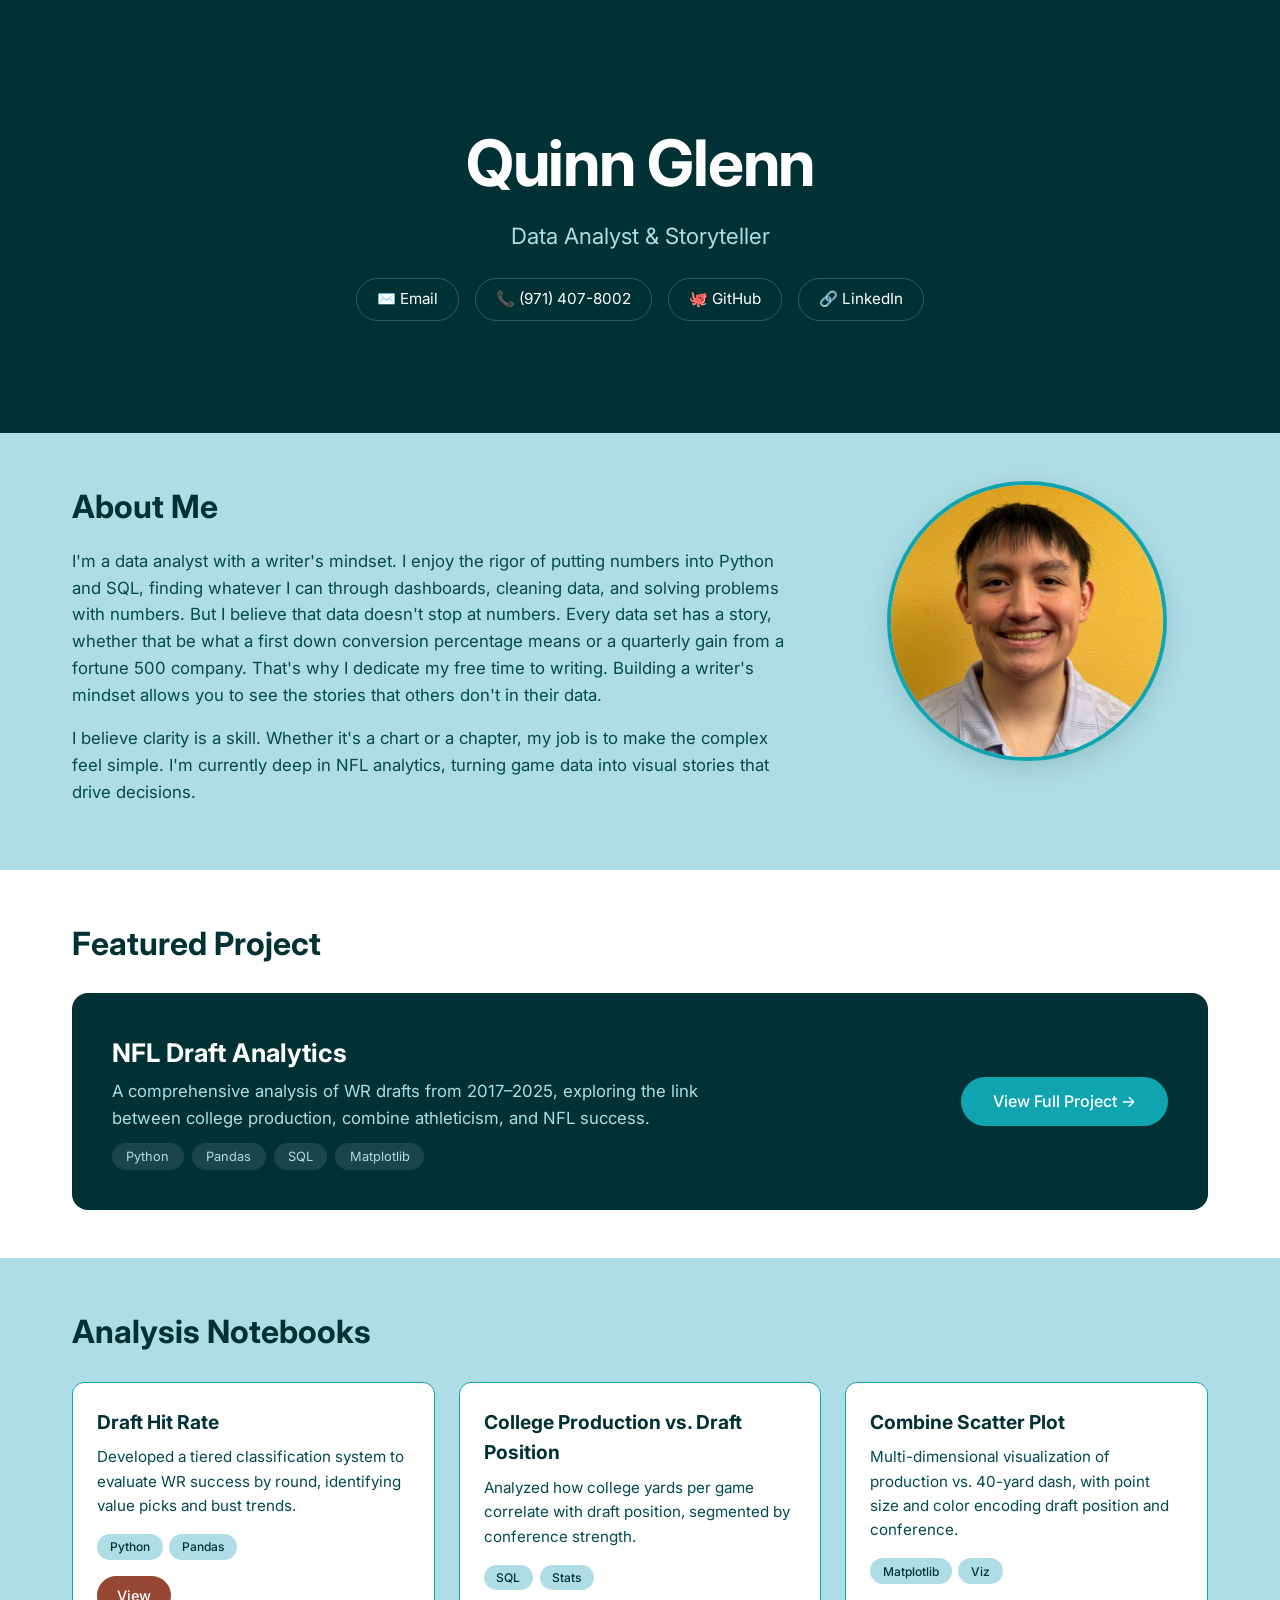
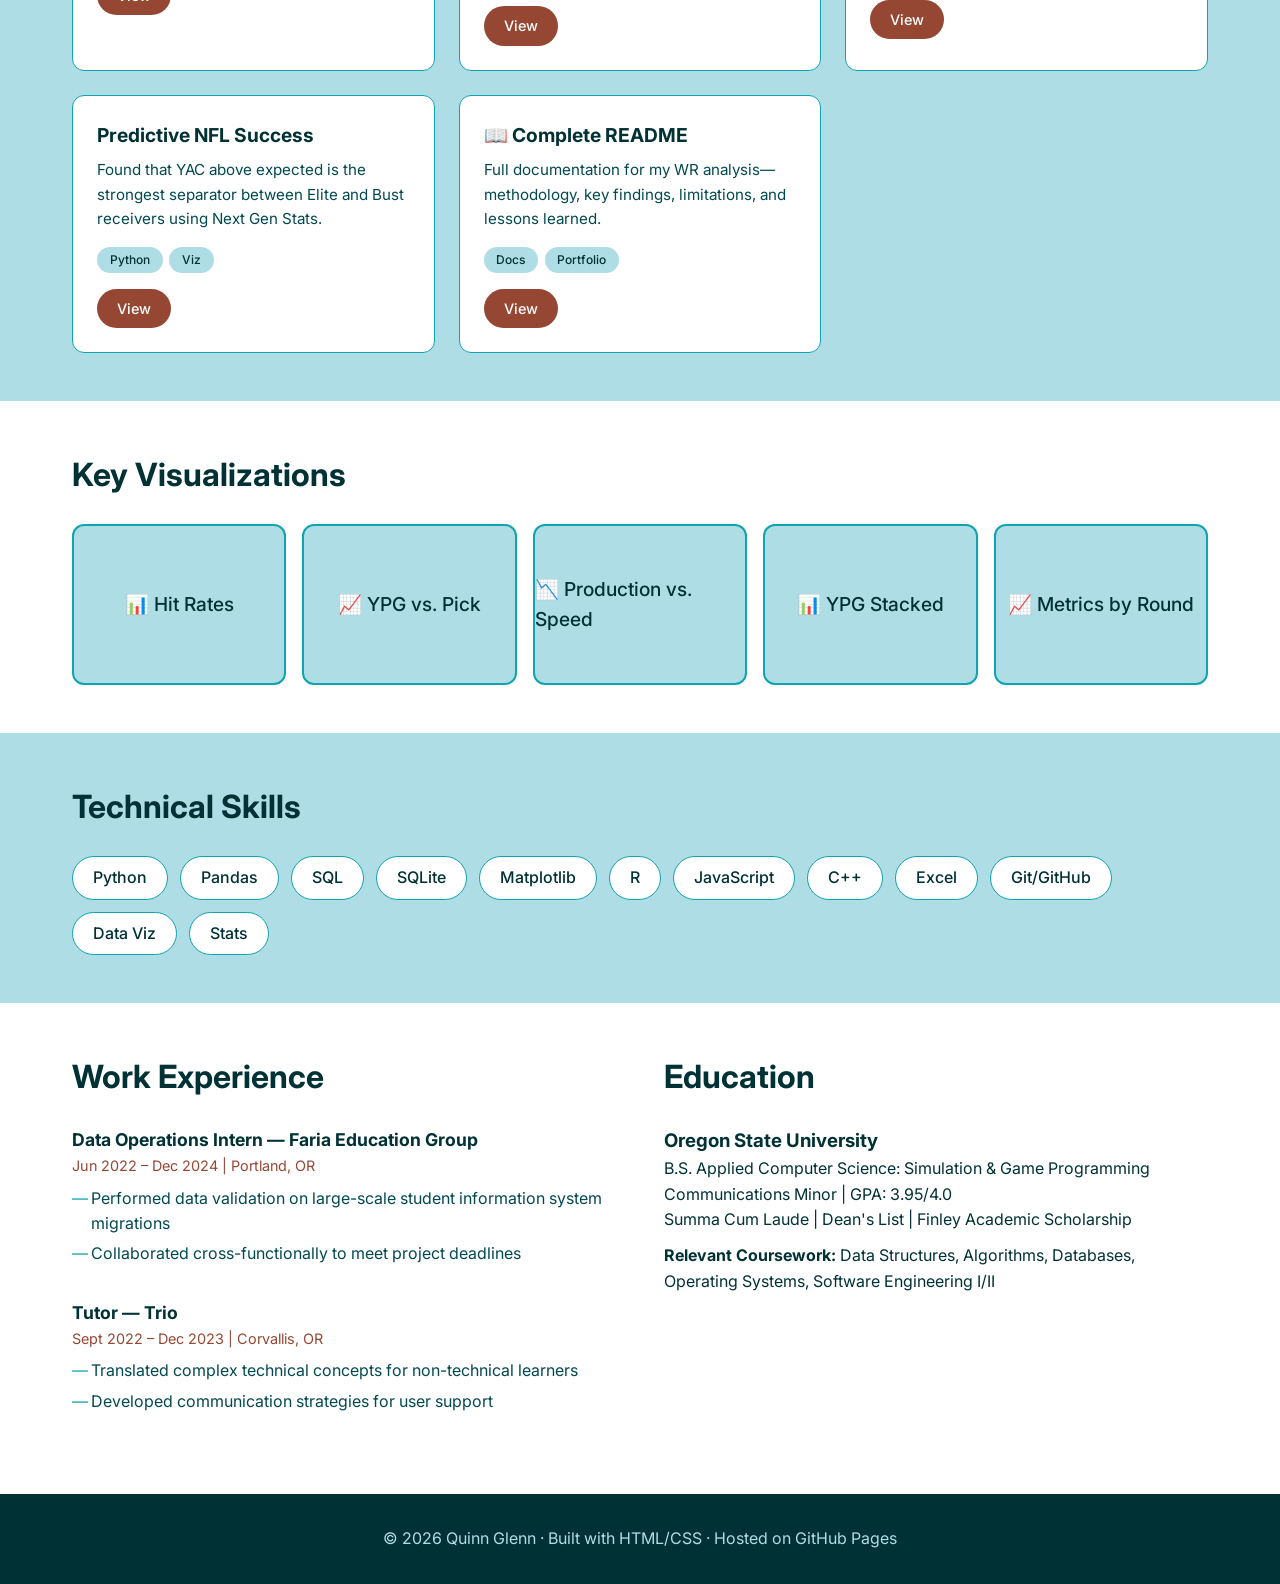
==== docs/index.html @ 492d7b52 "Changed portfolio design" ====
<!DOCTYPE html>
<html lang="en">
<head>
    <meta charset="UTF-8" />
    <meta name="viewport" content="width=device-width, initial-scale=1.0" />
    <title>Quinn Glenn | Data Analyst & Storyteller</title>
    <link rel="stylesheet" href="style.css" />
    <link rel="preconnect" href="https://fonts.googleapis.com" />
    <link rel="preconnect" href="https://fonts.gstatic.com" crossorigin />
    <link href="https://fonts.googleapis.com/css2?family=Inter:opsz,wght@14..32,400;14..32,500;14..32,600;14..32,700&display=swap" rel="stylesheet" />
</head>
<body>

    <!-- ===== HERO ===== -->
    <header class="hero">
        <div class="content">
            <h1>Quinn Glenn</h1>
            <p class="subtitle">Data Analyst &amp; Storyteller</p>
            <div class="contact">
                <a href="mailto:quinngglenn@gmail.com">✉️ Email</a>
                <a href="tel:9714078002">📞 (971) 407-8002</a>
                <a href="https://github.com/QuinnG8" target="_blank">🐙 GitHub</a>
                <a href="https://www.linkedin.com/in/quinn-glenn-a10a11228/" target="_blank">🔗 LinkedIn</a>
            </div>
        </div>
    </header>

    <!-- ===== ABOUT + SCORECARD ===== -->
    <section class="about">
        <div class="content two-col">
            <div>
                <h2>About Me</h2>
                <p>I'm a data analyst with a writer's mindset. I enjoy the rigor of putting numbers into Python and SQL, finding whatever I can through dashboards, cleaning data, and solving problems with numbers. But I believe that data doesn't stop at numbers. Every data set has a story, whether that be what a first down conversion percentage means or a quarterly gain from a fortune 500 company. That's why I dedicate my free time to writing. Building a writer's mindset allows you to see the stories that others don't in their data.</p>
                <p>I believe clarity is a skill. Whether it's a chart or a chapter, my job is to make the complex feel simple. I'm currently deep in NFL analytics, turning game data into visual stories that drive decisions.</p>
            </div>
            <div class="photo">
            <img src="qGlenn.jpeg" alt="Quinn Glenn" />
        </div>
        </div>
    </section>

    <!-- ===== FEATURED PROJECT ===== -->
    <section class="featured">
        <div class="content">
            <h2>Featured Project</h2>
            <div class="featured-card">
                <div>
                    <h3>NFL Draft Analytics</h3>
                    <p>A comprehensive analysis of WR drafts from 2017–2025, exploring the link between college production, combine athleticism, and NFL success.</p>
                    <div class="tech">
                        <span>Python</span>
                        <span>Pandas</span>
                        <span>SQL</span>
                        <span>Matplotlib</span>
                    </div>
                </div>
                <a href="nfl-draft-analytics/index.html" class="btn featured-btn">View Full Project →</a>
            </div>
        </div>
    </section>

    <!-- ===== PROJECT GRID ===== -->
    <section class="projects">
        <div class="content">
            <h2>Analysis Notebooks</h2>
            <div class="grid">
                <div class="card">
                    <h3>Draft Hit Rate</h3>
                    <p>Developed a tiered classification system to evaluate WR success by round, identifying value picks and bust trends.</p>
                    <div class="tech">
                        <span>Python</span>
                        <span>Pandas</span>
                    </div>
                    <a href="nfl-draft-analytics/notebooks/01_draft_hit_rate.html" class="btn">View</a>
                </div>
                <div class="card">
                    <h3>College Production vs. Draft Position</h3>
                    <p>Analyzed how college yards per game correlate with draft position, segmented by conference strength.</p>
                    <div class="tech">
                        <span>SQL</span>
                        <span>Stats</span>
                    </div>
                    <a href="nfl-draft-analytics/notebooks/02_college_ypg_analysis.html" class="btn">View</a>
                </div>
                <div class="card">
                    <h3>Combine Scatter Plot</h3>
                    <p>Multi-dimensional visualization of production vs. 40-yard dash, with point size and color encoding draft position and conference.</p>
                    <div class="tech">
                        <span>Matplotlib</span>
                        <span>Viz</span>
                    </div>
                    <a href="nfl-draft-analytics/notebooks/03_combine_scatter.html" class="btn">View</a>
                </div>
                <div class="card">
                    <h3>Predictive NFL Success</h3>
                    <p>Found that YAC above expected is the strongest separator between Elite and Bust receivers using Next Gen Stats.</p>
                    <div class="tech">
                        <span>Python</span>
                        <span>Viz</span>
                    </div>
                    <a href="nfl-draft-analytics/notebooks/04_predictive_NFL_success.html" class="btn">View</a>
                </div>
                <div class="card">
                    <h3>📖 Complete README</h3>
                    <p>Full documentation for my WR analysis—methodology, key findings, limitations, and lessons learned.</p>
                    <div class="tech">
                        <span>Docs</span>
                        <span>Portfolio</span>
                    </div>
                    <a href="https://github.com/QuinnG8/nfl-draft-analytics/blob/main/wide_receivers/README.md" class="btn" target="_blank">View</a>
                </div>
            </div>
        </div>
    </section>

    <!-- ===== VISUALIZATIONS ===== -->
    <section class="visuals">
        <div class="content">
            <h2>Key Visualizations</h2>
            <div class="visual-grid">
                <div class="visual-item">📊 Hit Rates</div>
                <div class="visual-item">📈 YPG vs. Pick</div>
                <div class="visual-item">📉 Production vs. Speed</div>
                <div class="visual-item">📊 YPG Stacked</div>
                <div class="visual-item">📈 Metrics by Round</div>
            </div>
        </div>
    </section>

    <!-- ===== SKILLS ===== -->
    <section class="skills-section">
        <div class="content">
            <h2>Technical Skills</h2>
            <div class="skills">
                <span class="skill">Python</span>
                <span class="skill">Pandas</span>
                <span class="skill">SQL</span>
                <span class="skill">SQLite</span>
                <span class="skill">Matplotlib</span>
                <span class="skill">R</span>
                <span class="skill">JavaScript</span>
                <span class="skill">C++</span>
                <span class="skill">Excel</span>
                <span class="skill">Git/GitHub</span>
                <span class="skill">Data Viz</span>
                <span class="skill">Stats</span>
            </div>
        </div>
    </section>

    <!-- ===== EXPERIENCE ===== -->
    <section class="experience">
        <div class="content two-col">
            <div>
                <h2>Work Experience</h2>
                <div class="exp-item">
                    <h3>Data Operations Intern — Faria Education Group</h3>
                    <p class="meta">Jun 2022 – Dec 2024 | Portland, OR</p>
                    <ul>
                        <li>Performed data validation on large-scale student information system migrations</li>
                        <li>Collaborated cross-functionally to meet project deadlines</li>
                    </ul>
                </div>
                <div class="exp-item">
                    <h3>Tutor — Trio</h3>
                    <p class="meta">Sept 2022 – Dec 2023 | Corvallis, OR</p>
                    <ul>
                        <li>Translated complex technical concepts for non-technical learners</li>
                        <li>Developed communication strategies for user support</li>
                    </ul>
                </div>
            </div>
            <div>
                <h2>Education</h2>
                <h3>Oregon State University</h3>
                <p>B.S. Applied Computer Science: Simulation &amp; Game Programming</p>
                <p>Communications Minor | GPA: 3.95/4.0</p>
                <p class="meta">Summa Cum Laude | Dean's List | Finley Academic Scholarship</p>
                <p style="margin-top: 10px;"><strong>Relevant Coursework:</strong> Data Structures, Algorithms, Databases, Operating Systems, Software Engineering I/II</p>
            </div>
        </div>
    </section>

    <!-- ===== FOOTER ===== -->
    <footer>
        <div class="content">
            <p>© 2026 Quinn Glenn · Built with HTML/CSS · Hosted on GitHub Pages</p>
        </div>
    </footer>

</body>
</html>
---- docs/style.css ----
/* ===== RESET & BASE ===== */
* {
    margin: 0;
    padding: 0;
    box-sizing: border-box;
}

body {
    font-family: 'Inter', -apple-system, BlinkMacSystemFont, sans-serif;
    line-height: 1.6;
    color: #003135;
    background: #AFDDE5;
}

/* ===== CONTENT WRAPPER ===== */
.content {
    max-width: 1200px;
    margin: 0 auto;
    padding: 3rem 2rem;
}

/* ===== HERO ===== */
.hero {
    background: #003135;
    color: white;
    padding: 4rem 2rem;
    text-align: center;
}

.hero h1 {
    font-size: 4rem;
    font-weight: 700;
    letter-spacing: -0.02em;
    margin-bottom: 0.25rem;
}

.hero .subtitle {
    font-size: 1.4rem;
    color: #AFDDE5;
    margin-bottom: 1.5rem;
}

.hero .contact {
    display: flex;
    justify-content: center;
    flex-wrap: wrap;
    gap: 1rem;
}

.hero .contact a {
    color: white;
    text-decoration: none;
    padding: 0.5rem 1.25rem;
    border: 1px solid rgba(255,255,255,0.2);
    border-radius: 30px;
    transition: all 0.3s;
    font-size: 0.95rem;
}

.hero .contact a:hover {
    background: #0FA4AF;
    border-color: #0FA4AF;
    transform: translateY(-2px);
}

/* ===== ABOUT ===== */
.about {
    background: #AFDDE5;
}

.about .two-col {
    display: grid;
    grid-template-columns: 2fr 1fr;
    gap: 3rem;
    align-items: start;
}

.about h2 {
    color: #003135;
    font-size: 2rem;
    margin-bottom: 1rem;
}

.about p {
    color: #024950;
    font-size: 1.05rem;
    margin-bottom: 1rem;
}

/* ===== PHOTO ===== */
.photo {
    display: flex;
    align-items: center;
    justify-content: center;
}

.photo img {
    width: 100%;
    max-width: 280px;
    aspect-ratio: 1/1;
    object-fit: cover;
    border-radius: 50%;
    border: 4px solid #0FA4AF;
    box-shadow: 0 8px 24px rgba(0,49,53,0.15);
    transition: all 0.3s;
}

.photo img:hover {
    transform: scale(1.02);
    border-color: #964734;
    box-shadow: 0 8px 32px rgba(150,71,52,0.2);
}


.scorecard {
    background: white;
    padding: 2rem;
    border-radius: 16px;
    text-align: center;
    box-shadow: 0 4px 16px rgba(0,49,53,0.08);
    border: 2px solid #0FA4AF;
}

.scorecard .label {
    font-size: 0.8rem;
    text-transform: uppercase;
    letter-spacing: 0.05em;
    color: #964734;
    font-weight: 600;
}

.scorecard .number {
    display: block;
    font-size: 3.5rem;
    font-weight: 700;
    color: #003135;
    line-height: 1.1;
}

.scorecard .desc {
    font-weight: 500;
    color: #024950;
}

.scorecard .motto {
    margin-top: 1rem;
    font-size: 0.9rem;
    color: #024950;
}

.scorecard .motto strong {
    color: #964734;
}

/* ===== FEATURED ===== */
.featured {
    background: white;
}

.featured h2 {
    color: #003135;
    font-size: 2rem;
    margin-bottom: 1.5rem;
}

.featured-card {
    background: #003135;
    color: white;
    padding: 2.5rem;
    border-radius: 16px;
    display: flex;
    flex-wrap: wrap;
    justify-content: space-between;
    align-items: center;
    gap: 2rem;
}

.featured-card h3 {
    font-size: 1.6rem;
    margin-bottom: 0.25rem;
}

.featured-card p {
    color: #AFDDE5;
    max-width: 600px;
    font-size: 1.05rem;
}

.featured-card .tech {
    display: flex;
    flex-wrap: wrap;
    gap: 0.5rem;
    margin-top: 0.75rem;
}

.featured-card .tech span {
    background: rgba(255,255,255,0.1);
    padding: 0.2rem 0.9rem;
    border-radius: 20px;
    font-size: 0.8rem;
    color: #AFDDE5;
}

/* ===== PROJECTS ===== */
.projects {
    background: #AFDDE5;
}

.projects h2 {
    color: #003135;
    font-size: 2rem;
    margin-bottom: 1.5rem;
}

.grid {
    display: grid;
    grid-template-columns: repeat(auto-fill, minmax(280px, 1fr));
    gap: 1.5rem;
}

.card {
    background: white;
    padding: 1.5rem;
    border-radius: 12px;
    border: 1px solid #0FA4AF;
    transition: all 0.3s;
}

.card:hover {
    transform: translateY(-6px);
    box-shadow: 0 8px 24px rgba(0,49,53,0.1);
    border-color: #964734;
}

.card h3 {
    color: #003135;
    font-size: 1.2rem;
    margin-bottom: 0.5rem;
}

.card p {
    color: #024950;
    font-size: 0.95rem;
    margin-bottom: 1rem;
}

.card .tech {
    display: flex;
    flex-wrap: wrap;
    gap: 0.4rem;
    margin-bottom: 1rem;
}

.card .tech span {
    background: #AFDDE5;
    padding: 0.2rem 0.8rem;
    border-radius: 20px;
    font-size: 0.75rem;
    color: #003135;
    font-weight: 500;
}

/* ===== BUTTONS ===== */
.btn {
    display: inline-block;
    background: #964734;
    color: white;
    padding: 0.5rem 1.25rem;
    border-radius: 30px;
    text-decoration: none;
    font-weight: 500;
    font-size: 0.9rem;
    transition: all 0.3s;
    border: none;
}

.btn:hover {
    background: #0FA4AF;
    transform: translateY(-2px);
    box-shadow: 0 4px 12px rgba(15,164,175,0.3);
}

.featured-card .btn {
    background: #0FA4AF;
    font-size: 1rem;
    padding: 0.75rem 2rem;
}

.featured-card .btn:hover {
    background: #AFDDE5;
    color: #003135;
}

/* ===== VISUALS ===== */
.visuals {
    background: white;
}

.visuals h2 {
    color: #003135;
    font-size: 2rem;
    margin-bottom: 1.5rem;
}

.visual-grid {
    display: grid;
    grid-template-columns: repeat(auto-fill, minmax(180px, 1fr));
    gap: 1rem;
}

.visual-item {
    background: #AFDDE5;
    aspect-ratio: 4/3;
    border-radius: 12px;
    display: flex;
    align-items: center;
    justify-content: center;
    font-size: 1.2rem;
    color: #003135;
    font-weight: 500;
    border: 2px solid #0FA4AF;
    transition: all 0.3s;
}

.visual-item:hover {
    transform: scale(1.03);
    border-color: #964734;
    background: #0FA4AF;
    color: white;
}

/* ===== SKILLS ===== */
.skills-section {
    background: #AFDDE5;
}

.skills-section h2 {
    color: #003135;
    font-size: 2rem;
    margin-bottom: 1.5rem;
}

.skills {
    display: flex;
    flex-wrap: wrap;
    gap: 0.75rem;
}

.skill {
    background: white;
    padding: 0.5rem 1.25rem;
    border-radius: 30px;
    font-weight: 500;
    color: #003135;
    border: 1px solid #0FA4AF;
    transition: all 0.3s;
}

.skill:hover {
    background: #003135;
    color: white;
    border-color: #003135;
    transform: translateY(-2px);
}

/* ===== EXPERIENCE ===== */
.experience {
    background: white;
}

.experience .two-col {
    display: grid;
    grid-template-columns: 1fr 1fr;
    gap: 3rem;
    align-items: start;
}

.experience h2 {
    color: #003135;
    font-size: 2rem;
    margin-bottom: 1.5rem;
}

.exp-item {
    margin-bottom: 2rem;
}

.exp-item h3 {
    color: #003135;
    font-size: 1.1rem;
}

.exp-item .meta {
    color: #964734;
    font-size: 0.9rem;
    margin-bottom: 0.5rem;
}

.exp-item ul {
    list-style: none;
    padding-left: 0;
}

.exp-item ul li {
    padding-left: 1.2rem;
    position: relative;
    margin-bottom: 0.3rem;
    color: #024950;
}

.exp-item ul li::before {
    content: "—";
    color: #0FA4AF;
    position: absolute;
    left: 0;
}

/* ===== FOOTER ===== */
footer {
    background: #003135;
    color: #AFDDE5;
    text-align: center;
    padding: 2rem;
}

footer .content {
    padding: 0;
}

/* ===== RESPONSIVE ===== */
@media (max-width: 768px) {
    .hero h1 {
        font-size: 2.8rem;
    }

    .about .two-col,
    .experience .two-col {
        grid-template-columns: 1fr;
        gap: 2rem;
    }

    .featured-card {
        flex-direction: column;
        align-items: flex-start;
    }

    .hero .contact {
        flex-direction: column;
        align-items: center;
    }

    .hero .contact a {
        width: 100%;
        text-align: center;
    }
}
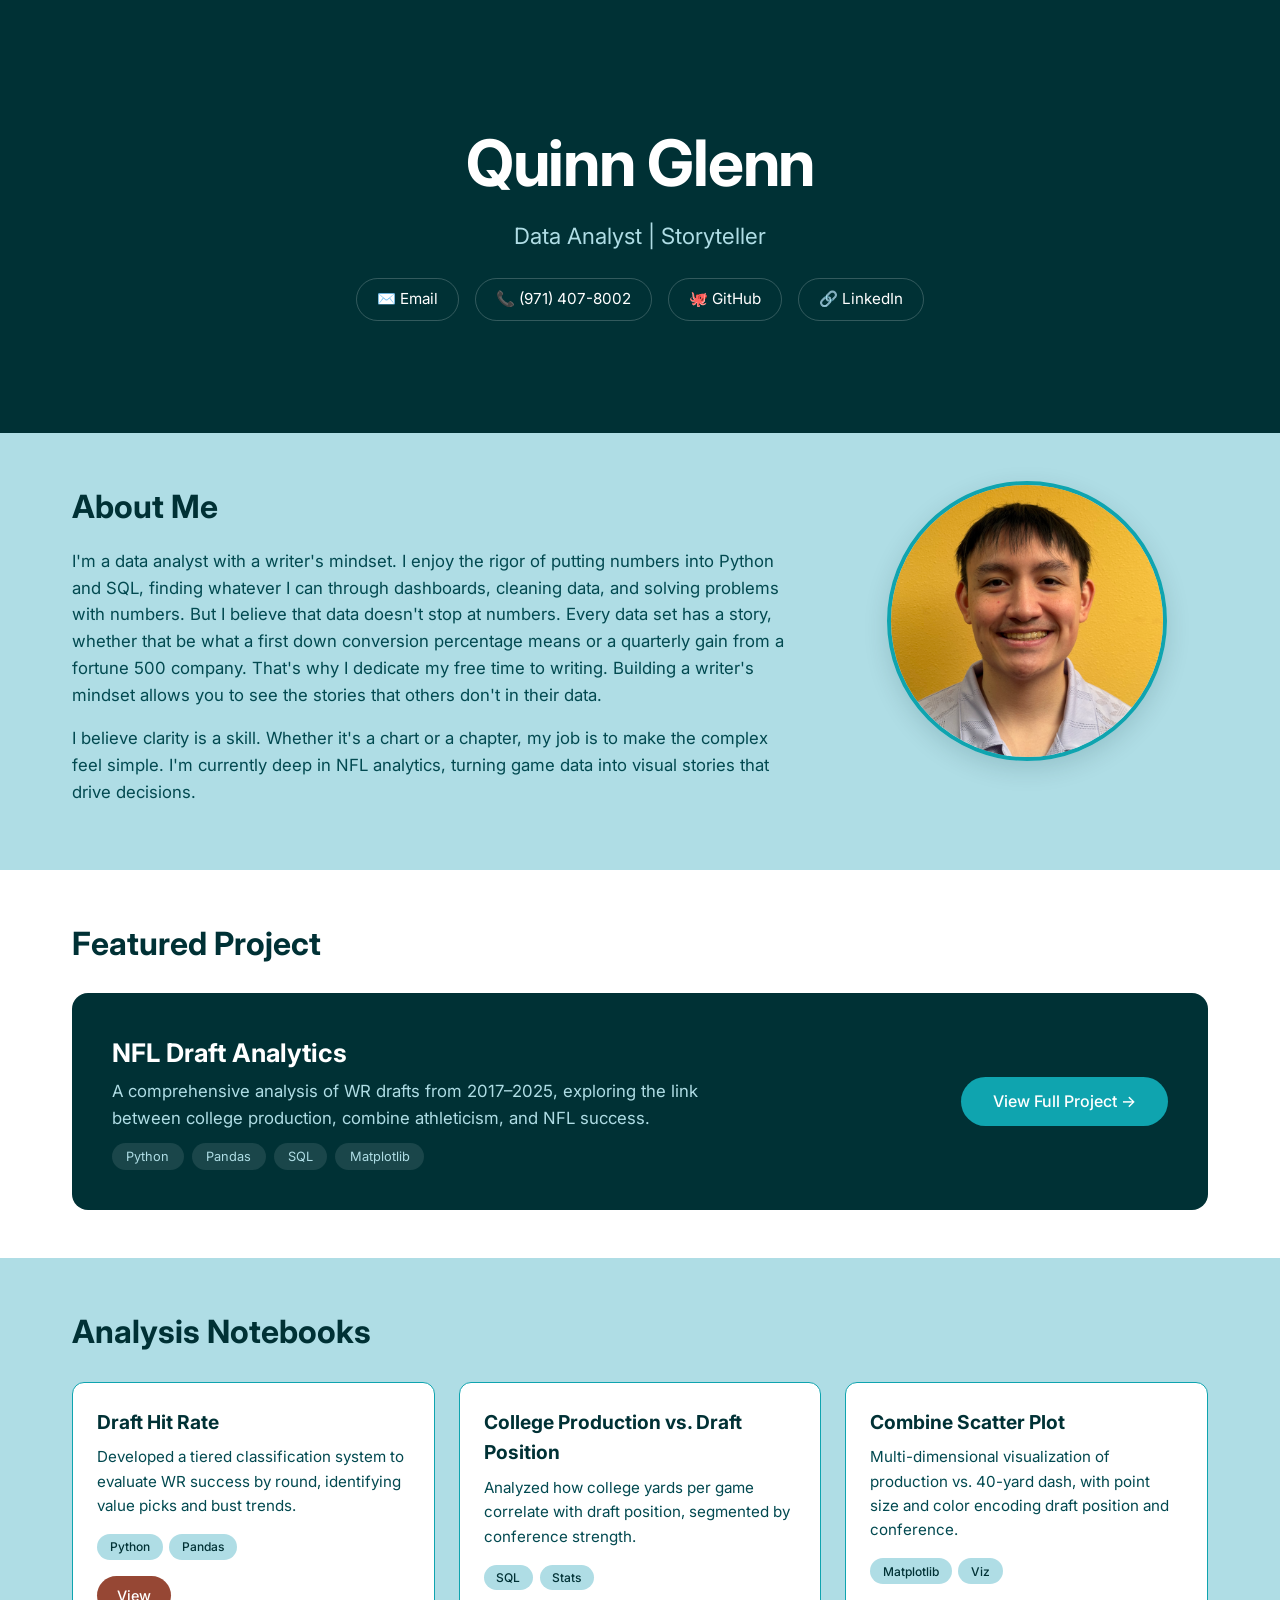
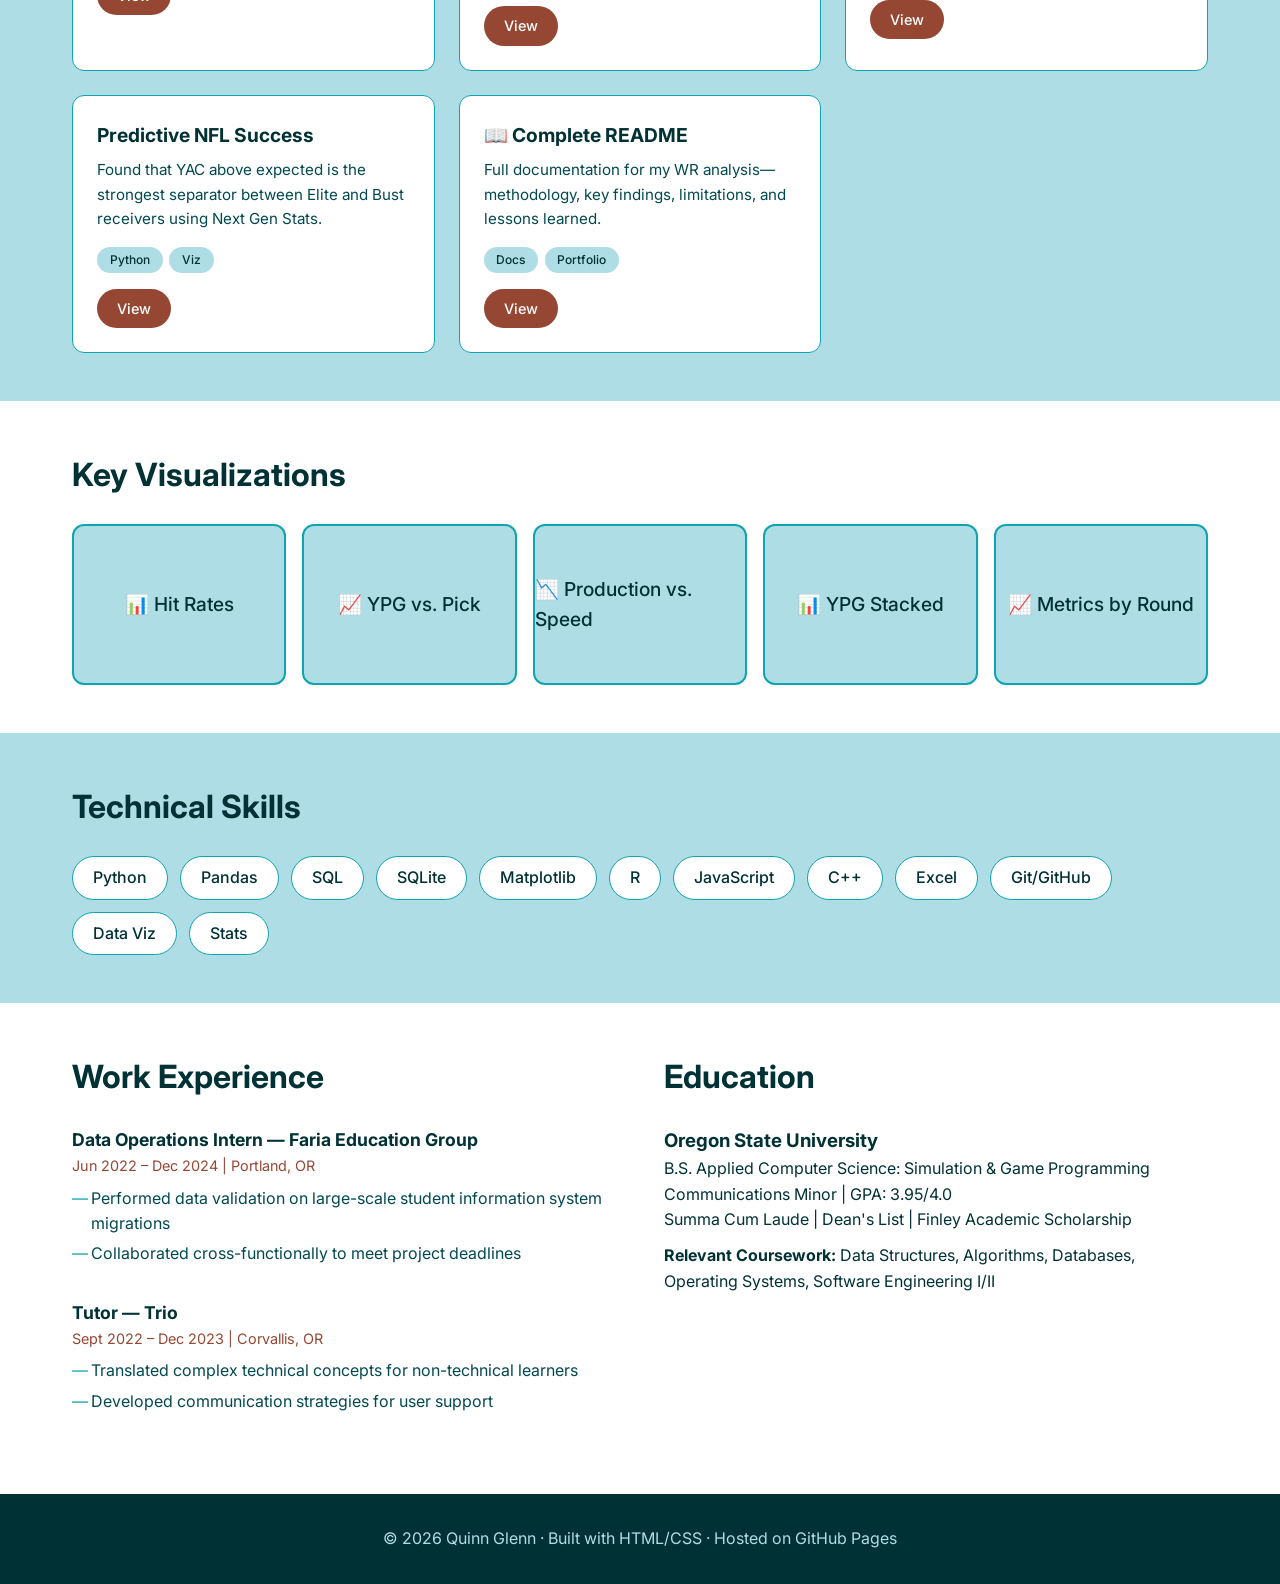
==== commit 71d20684: "minor grammatical change" ====
--- a/docs/index.html
+++ b/docs/index.html
@@ -3,7 +3,7 @@
 <head>
     <meta charset="UTF-8" />
     <meta name="viewport" content="width=device-width, initial-scale=1.0" />
-    <title>Quinn Glenn | Data Analyst & Storyteller</title>
+    <title>Quinn Glenn | Data Analyst | Storyteller</title>
     <link rel="stylesheet" href="style.css" />
     <link rel="preconnect" href="https://fonts.googleapis.com" />
     <link rel="preconnect" href="https://fonts.gstatic.com" crossorigin />
@@ -15,7 +15,7 @@
     <header class="hero">
         <div class="content">
             <h1>Quinn Glenn</h1>
-            <p class="subtitle">Data Analyst &amp; Storyteller</p>
+            <p class="subtitle">Data Analyst | Storyteller</p>
             <div class="contact">
                 <a href="mailto:quinngglenn@gmail.com">✉️ Email</a>
                 <a href="tel:9714078002">📞 (971) 407-8002</a>
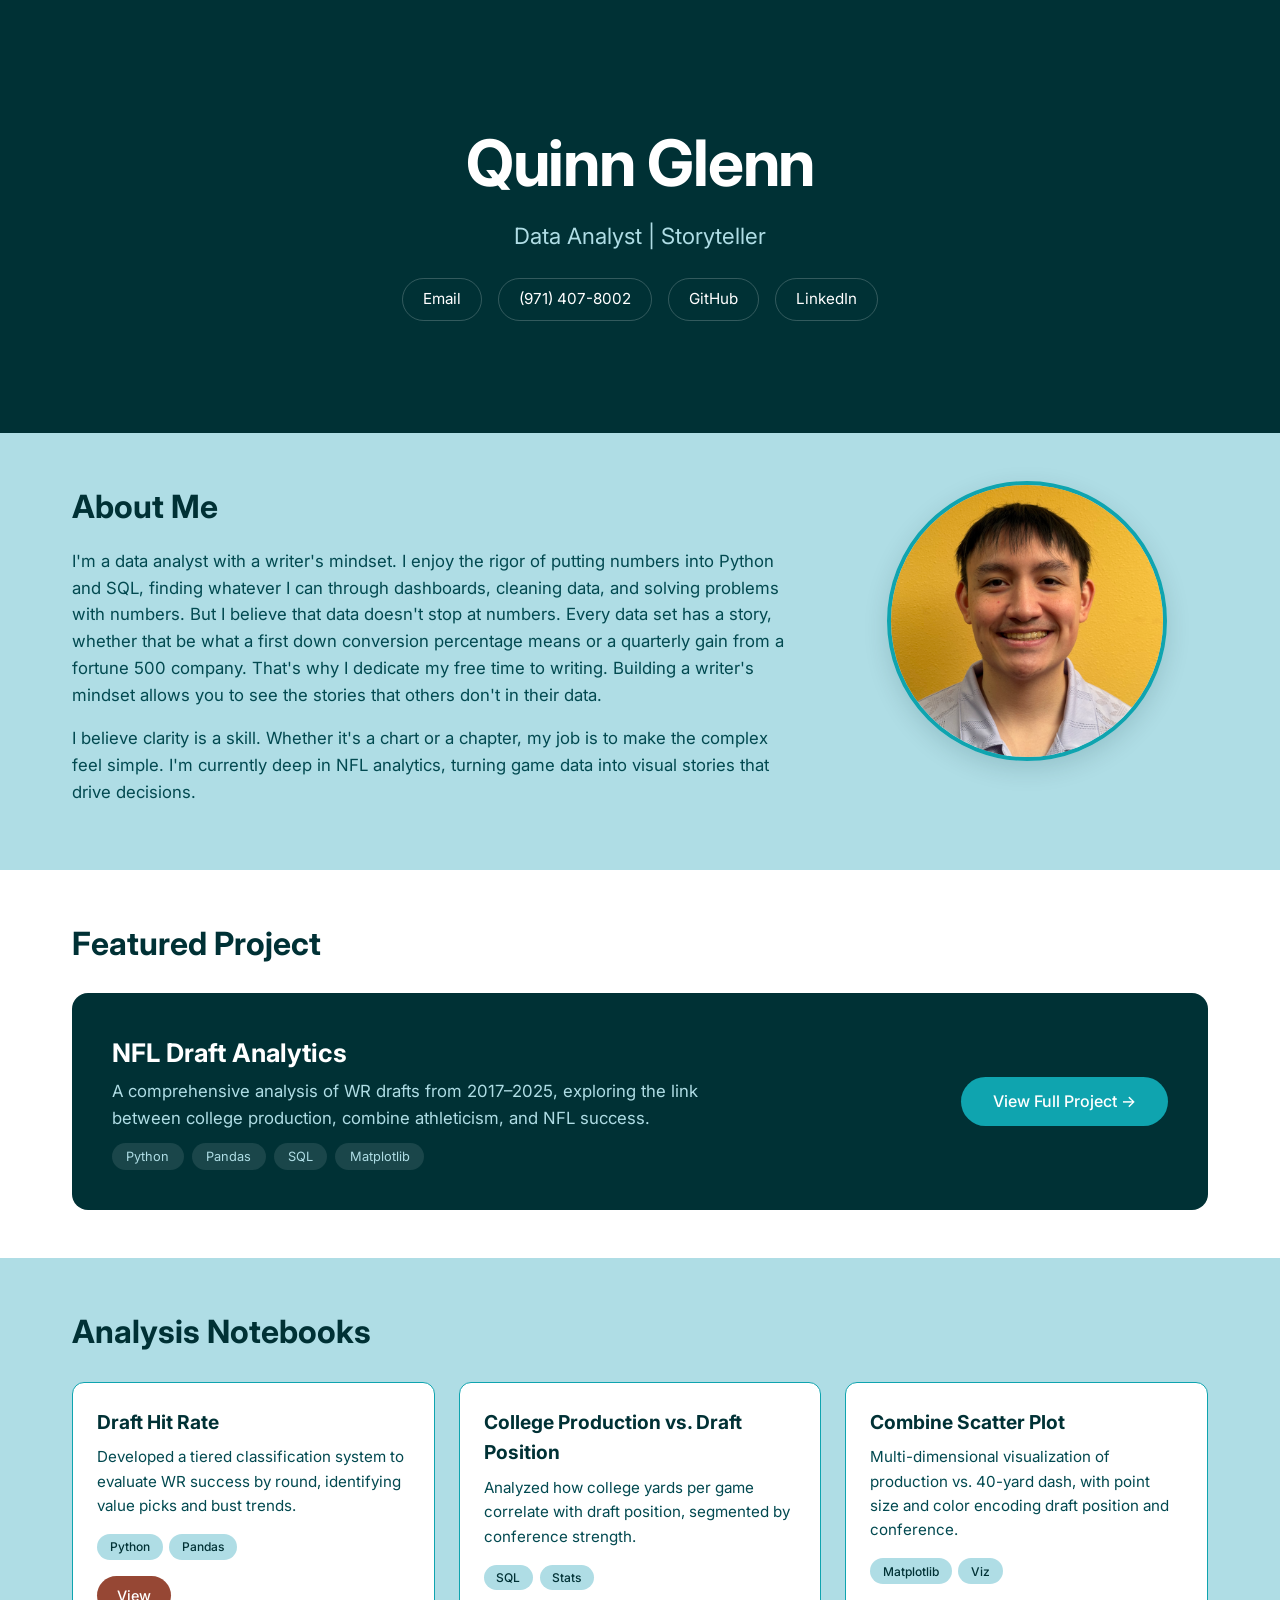
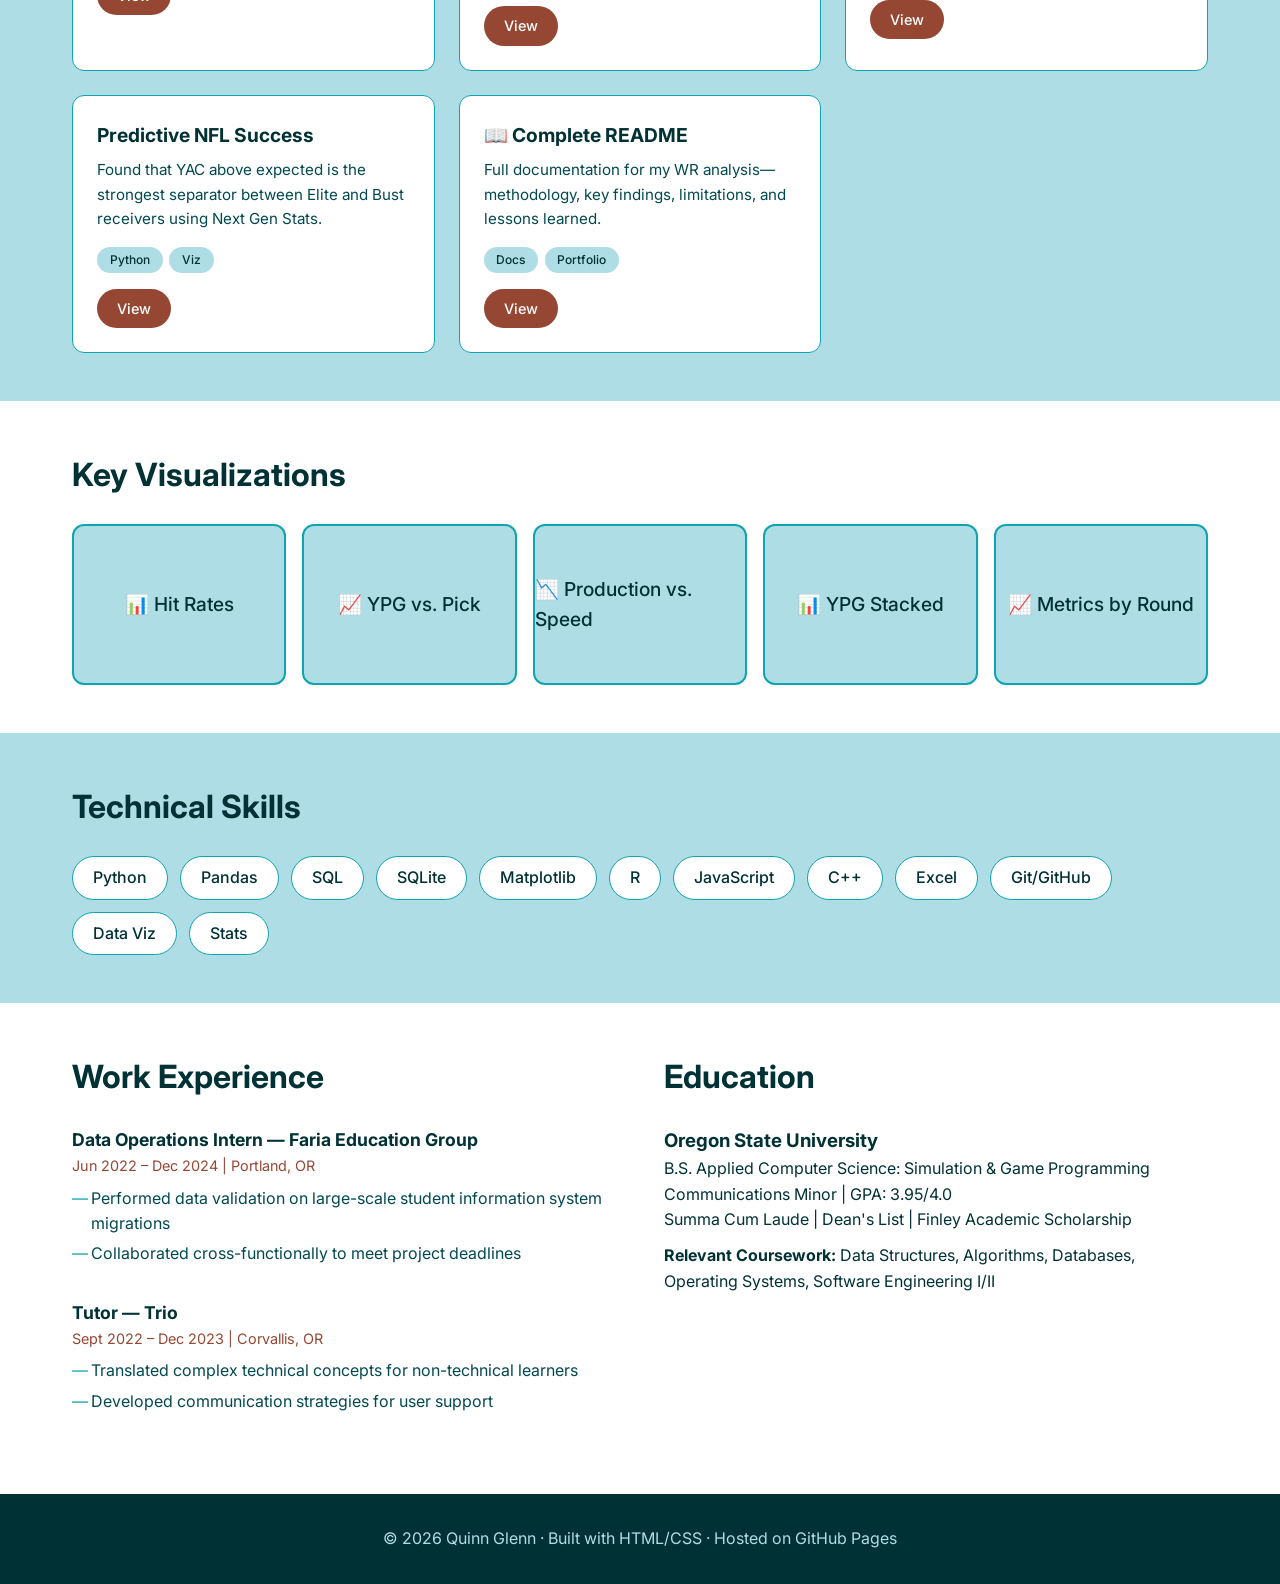
==== commit e8b5d017: "Delete Emojis" ====
--- a/docs/index.html
+++ b/docs/index.html
@@ -17,10 +17,10 @@
             <h1>Quinn Glenn</h1>
             <p class="subtitle">Data Analyst | Storyteller</p>
             <div class="contact">
-                <a href="mailto:quinngglenn@gmail.com">✉️ Email</a>
-                <a href="tel:9714078002">📞 (971) 407-8002</a>
-                <a href="https://github.com/QuinnG8" target="_blank">🐙 GitHub</a>
-                <a href="https://www.linkedin.com/in/quinn-glenn-a10a11228/" target="_blank">🔗 LinkedIn</a>
+                <a href="mailto:quinngglenn@gmail.com"> Email</a>
+                <a href="tel:9714078002"> (971) 407-8002</a>
+                <a href="https://github.com/QuinnG8" target="_blank"> GitHub</a>
+                <a href="https://www.linkedin.com/in/quinn-glenn-a10a11228/" target="_blank"> LinkedIn</a>
             </div>
         </div>
     </header>
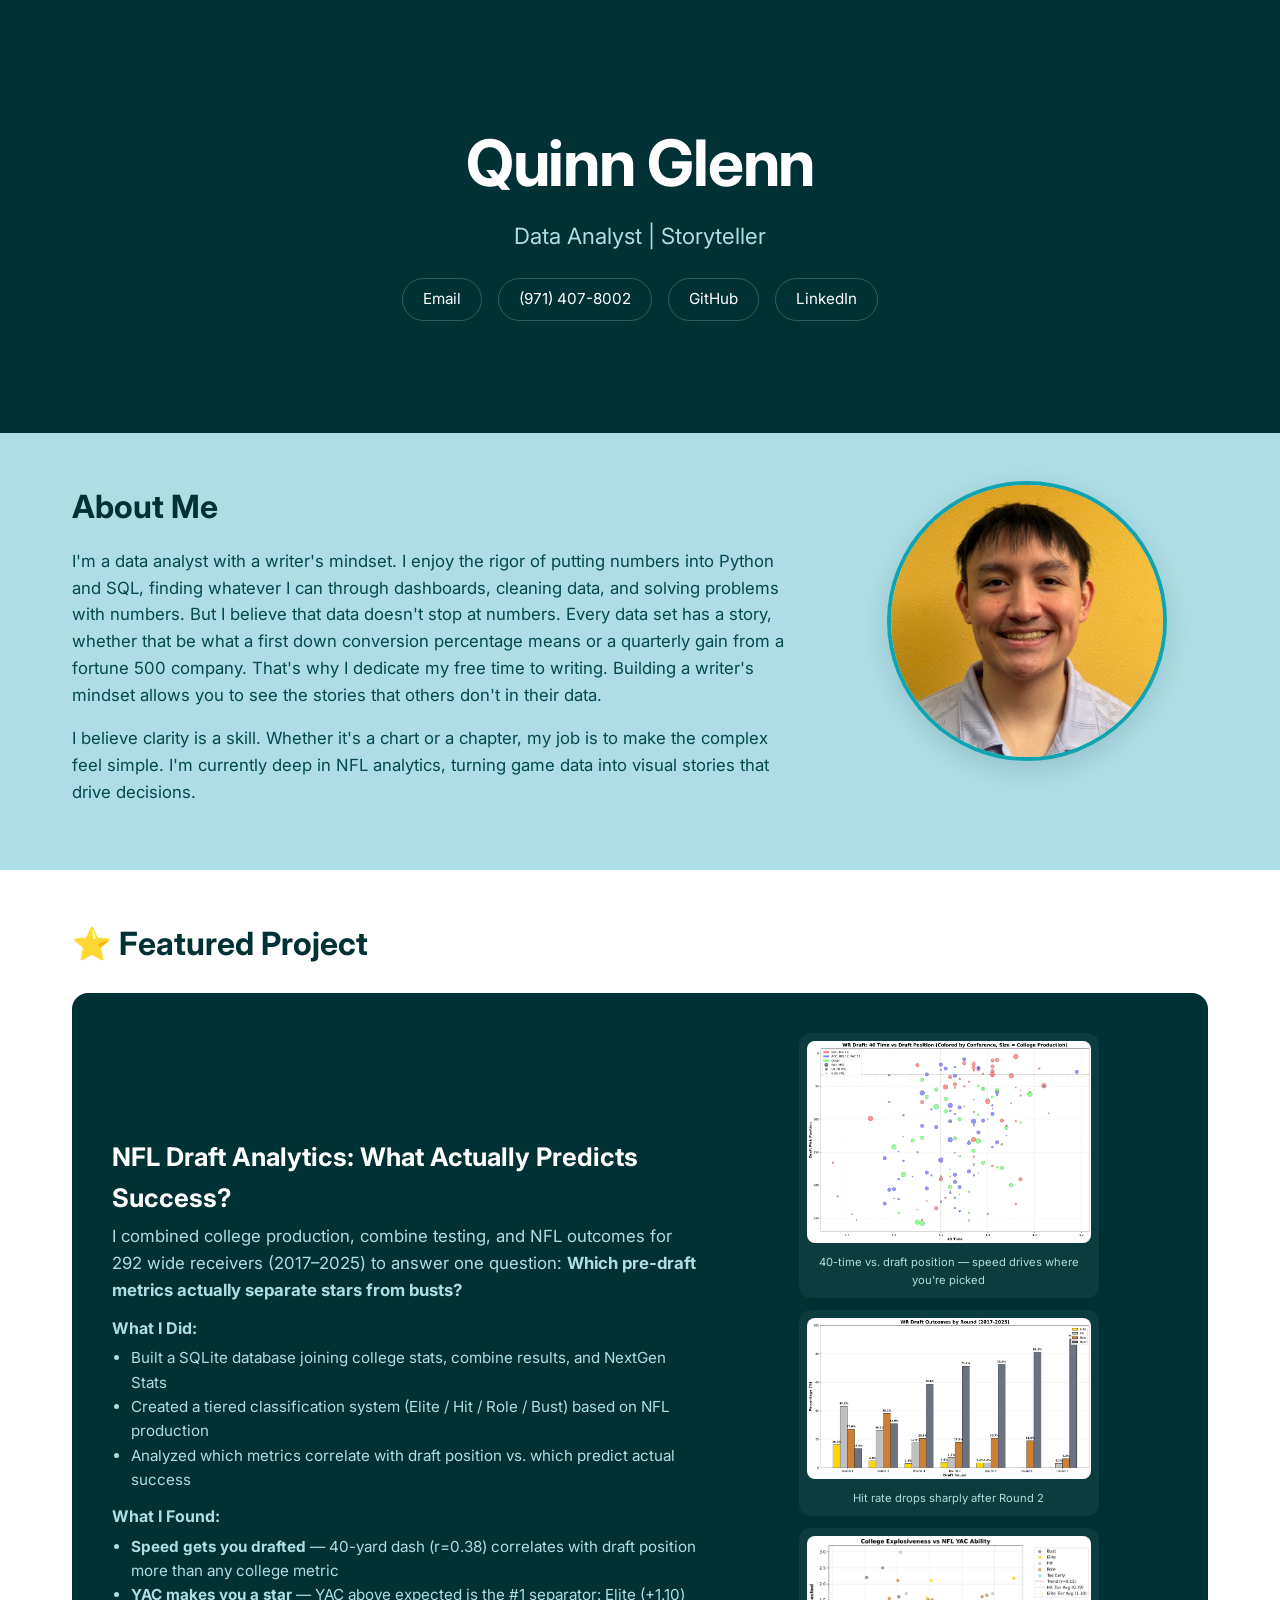
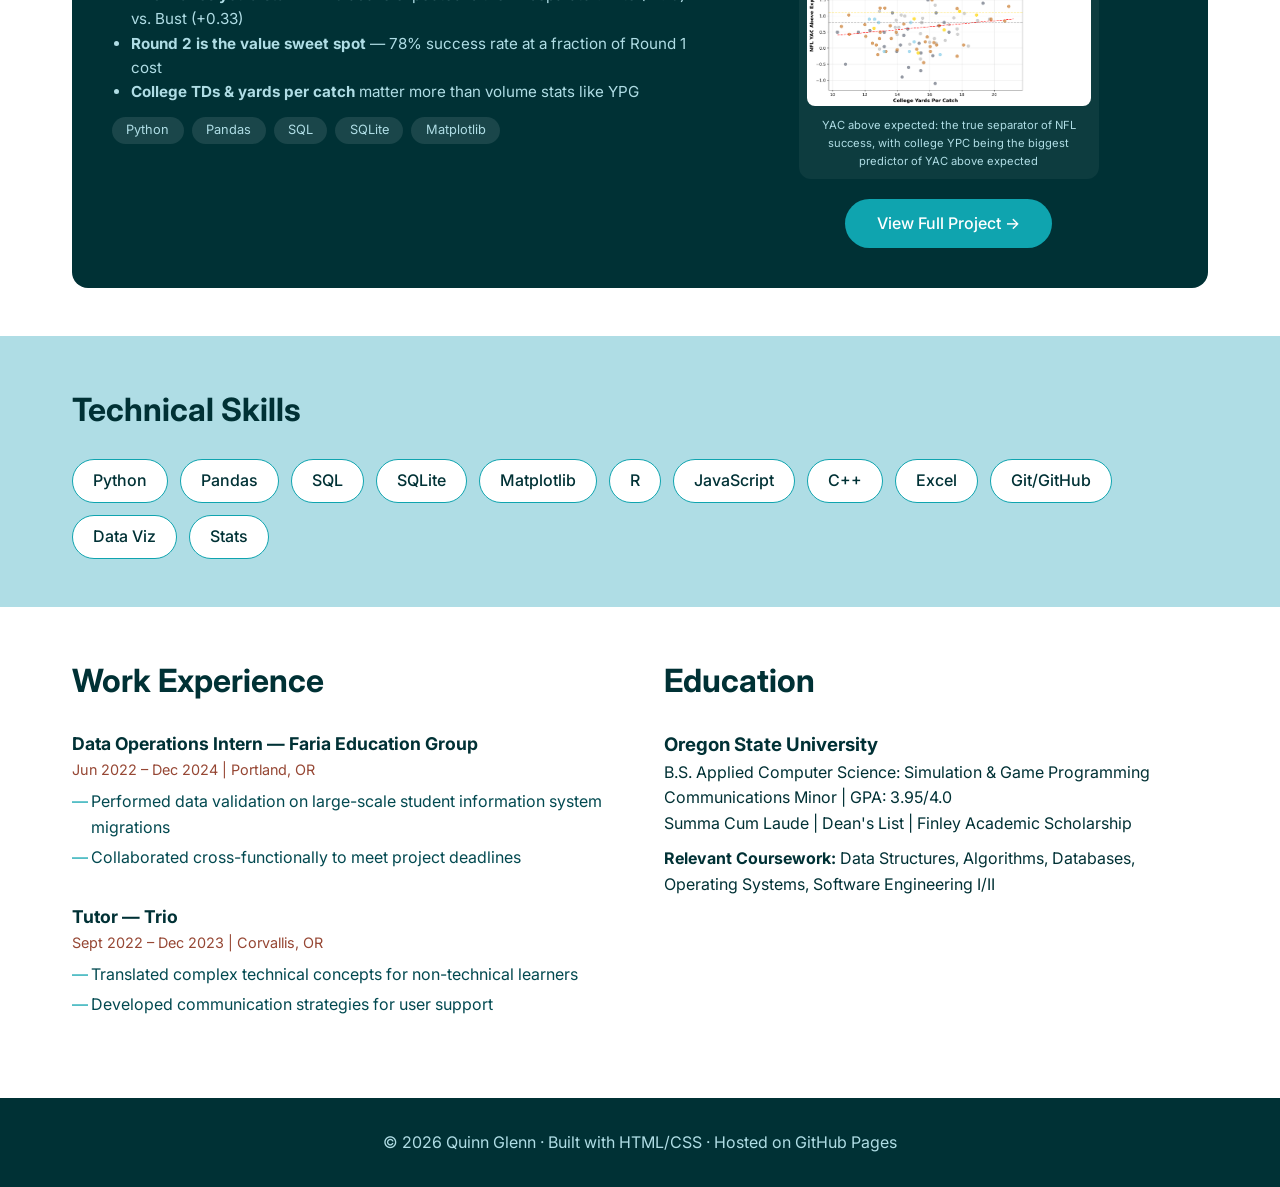
==== commit 8d3ad3d0: "project section tightened up" ====
--- a/docs/index.html
+++ b/docs/index.html
@@ -42,90 +42,73 @@
     <!-- ===== FEATURED PROJECT ===== -->
     <section class="featured">
         <div class="content">
-            <h2>Featured Project</h2>
+            <h2>⭐ Featured Project</h2>
             <div class="featured-card">
-                <div>
-                    <h3>NFL Draft Analytics</h3>
-                    <p>A comprehensive analysis of WR drafts from 2017–2025, exploring the link between college production, combine athleticism, and NFL success.</p>
+                <div style="flex: 2;">
+                    <h3>NFL Draft Analytics: What Actually Predicts Success?</h3>
+                    <p style="margin-bottom: 0.75rem;">
+                        I combined college production, combine testing, and NFL outcomes for 292 wide receivers (2017–2025) to answer one question: <strong>Which pre-draft metrics actually separate stars from busts?</strong>
+                    </p>
+
+                    <!-- WHAT I DID -->
+                    <div style="margin: 0.75rem 0;">
+                        <strong style="color: #AFDDE5;">What I Did:</strong>
+                        <ul style="color: #AFDDE5; margin-top: 0.3rem; padding-left: 1.2rem; font-size: 0.95rem;">
+                            <li>Built a SQLite database joining college stats, combine results, and NextGen Stats</li>
+                            <li>Created a tiered classification system (Elite / Hit / Role / Bust) based on NFL production</li>
+                            <li>Analyzed which metrics correlate with draft position vs. which predict actual success</li>
+                        </ul>
+                    </div>
+
+                    <!-- WHAT I FOUND -->
+                    <div style="margin: 0.75rem 0;">
+                        <strong style="color: #AFDDE5;">What I Found:</strong>
+                        <ul style="color: #AFDDE5; margin-top: 0.3rem; padding-left: 1.2rem; font-size: 0.95rem;">
+                            <li><strong>Speed gets you drafted</strong> — 40-yard dash (r=0.38) correlates with draft position more than any college metric</li>
+                            <li><strong>YAC makes you a star</strong> — YAC above expected is the #1 separator: Elite (+1.10) vs. Bust (+0.33)</li>
+                            <li><strong>Round 2 is the value sweet spot</strong> — 78% success rate at a fraction of Round 1 cost</li>
+                            <li><strong>College TDs &amp; yards per catch</strong> matter more than volume stats like YPG</li>
+                        </ul>
+                    </div>
+
                     <div class="tech">
                         <span>Python</span>
                         <span>Pandas</span>
                         <span>SQL</span>
+                        <span>SQLite</span>
                         <span>Matplotlib</span>
                     </div>
                 </div>
-                <a href="nfl-draft-analytics/index.html" class="btn featured-btn">View Full Project →</a>
-            </div>
-        </div>
-    </section>
 
-    <!-- ===== PROJECT GRID ===== -->
-    <section class="projects">
-        <div class="content">
-            <h2>Analysis Notebooks</h2>
-            <div class="grid">
-                <div class="card">
-                    <h3>Draft Hit Rate</h3>
-                    <p>Developed a tiered classification system to evaluate WR success by round, identifying value picks and bust trends.</p>
-                    <div class="tech">
-                        <span>Python</span>
-                        <span>Pandas</span>
+                <!-- VISUALS COLUMN -->
+                <div style="flex: 1.5; display: flex; flex-direction: column; align-items: center; gap: 0.75rem; min-width: 200px;">
+
+                    <!-- Visual 1: Scatter Plot -->
+                    <div style="background: rgba(255,255,255,0.05); border-radius: 12px; padding: 0.5rem; width: 100%; max-width: 300px; text-align: center;">
+                        <img src="nfl-draft-analytics/wr_visuals/wr_draft_scatter_by_pick.png" alt="WR Draft Scatter Plot: Speed vs Production" style="width:100%; border-radius: 8px;" />
+                        <p style="color: #AFDDE5; font-size: 0.7rem; margin-top: 0.2rem;">40-time vs. draft position — speed drives where you're picked</p>
                     </div>
-                    <a href="nfl-draft-analytics/notebooks/01_draft_hit_rate.html" class="btn">View</a>
-                </div>
-                <div class="card">
-                    <h3>College Production vs. Draft Position</h3>
-                    <p>Analyzed how college yards per game correlate with draft position, segmented by conference strength.</p>
-                    <div class="tech">
-                        <span>SQL</span>
-                        <span>Stats</span>
+
+                    <!-- Visual 2: Hit Rate by Round (Bar Chart) -->
+                    <div style="background: rgba(255,255,255,0.05); border-radius: 12px; padding: 0.5rem; width: 100%; max-width: 300px; text-align: center;">
+                        <img src="nfl-draft-analytics/wr_visuals/wr_draft_hit_rates.png" alt="WR Hit Rate by Draft Round" style="width:100%; border-radius: 8px;" />
+                        <p style="color: #AFDDE5; font-size: 0.7rem; margin-top: 0.2rem;">Hit rate drops sharply after Round 2</p>
                     </div>
-                    <a href="nfl-draft-analytics/notebooks/02_college_ypg_analysis.html" class="btn">View</a>
-                </div>
-                <div class="card">
-                    <h3>Combine Scatter Plot</h3>
-                    <p>Multi-dimensional visualization of production vs. 40-yard dash, with point size and color encoding draft position and conference.</p>
-                    <div class="tech">
-                        <span>Matplotlib</span>
-                        <span>Viz</span>
+
+                    <!-- Visual 3: YAC Above Expected by Tier (Bar Chart) -->
+                    <div style="background: rgba(255,255,255,0.05); border-radius: 12px; padding: 0.5rem; width: 100%; max-width: 300px; text-align: center;">
+                        <img src="nfl-draft-analytics/wr_visuals/college_ypc_nfl_yac.png" alt="YAC Above Expected by NFL Tier" style="width:100%; border-radius: 8px;" />
+                        <p style="color: #AFDDE5; font-size: 0.7rem; margin-top: 0.2rem;">YAC above expected: the true separator of NFL success, with college YPC being the biggest predictor of YAC above expected</p>
                     </div>
-                    <a href="nfl-draft-analytics/notebooks/03_combine_scatter.html" class="btn">View</a>
-                </div>
-                <div class="card">
-                    <h3>Predictive NFL Success</h3>
-                    <p>Found that YAC above expected is the strongest separator between Elite and Bust receivers using Next Gen Stats.</p>
-                    <div class="tech">
-                        <span>Python</span>
-                        <span>Viz</span>
-                    </div>
-                    <a href="nfl-draft-analytics/notebooks/04_predictive_NFL_success.html" class="btn">View</a>
-                </div>
-                <div class="card">
-                    <h3>📖 Complete README</h3>
-                    <p>Full documentation for my WR analysis—methodology, key findings, limitations, and lessons learned.</p>
-                    <div class="tech">
-                        <span>Docs</span>
-                        <span>Portfolio</span>
-                    </div>
-                    <a href="https://github.com/QuinnG8/nfl-draft-analytics/blob/main/wide_receivers/README.md" class="btn" target="_blank">View</a>
+
+                    <!-- BUTTON - Now centered below all visuals -->
+                    <a href="nfl-draft-analytics/index.html" class="btn featured-btn" style="margin-top: 0.5rem; text-align: center;">View Full Project →</a>
                 </div>
             </div>
         </div>
     </section>
 
-    <!-- ===== VISUALIZATIONS ===== -->
-    <section class="visuals">
-        <div class="content">
-            <h2>Key Visualizations</h2>
-            <div class="visual-grid">
-                <div class="visual-item">📊 Hit Rates</div>
-                <div class="visual-item">📈 YPG vs. Pick</div>
-                <div class="visual-item">📉 Production vs. Speed</div>
-                <div class="visual-item">📊 YPG Stacked</div>
-                <div class="visual-item">📈 Metrics by Round</div>
-            </div>
-        </div>
-    </section>
+    
 
     <!-- ===== SKILLS ===== -->
     <section class="skills-section">
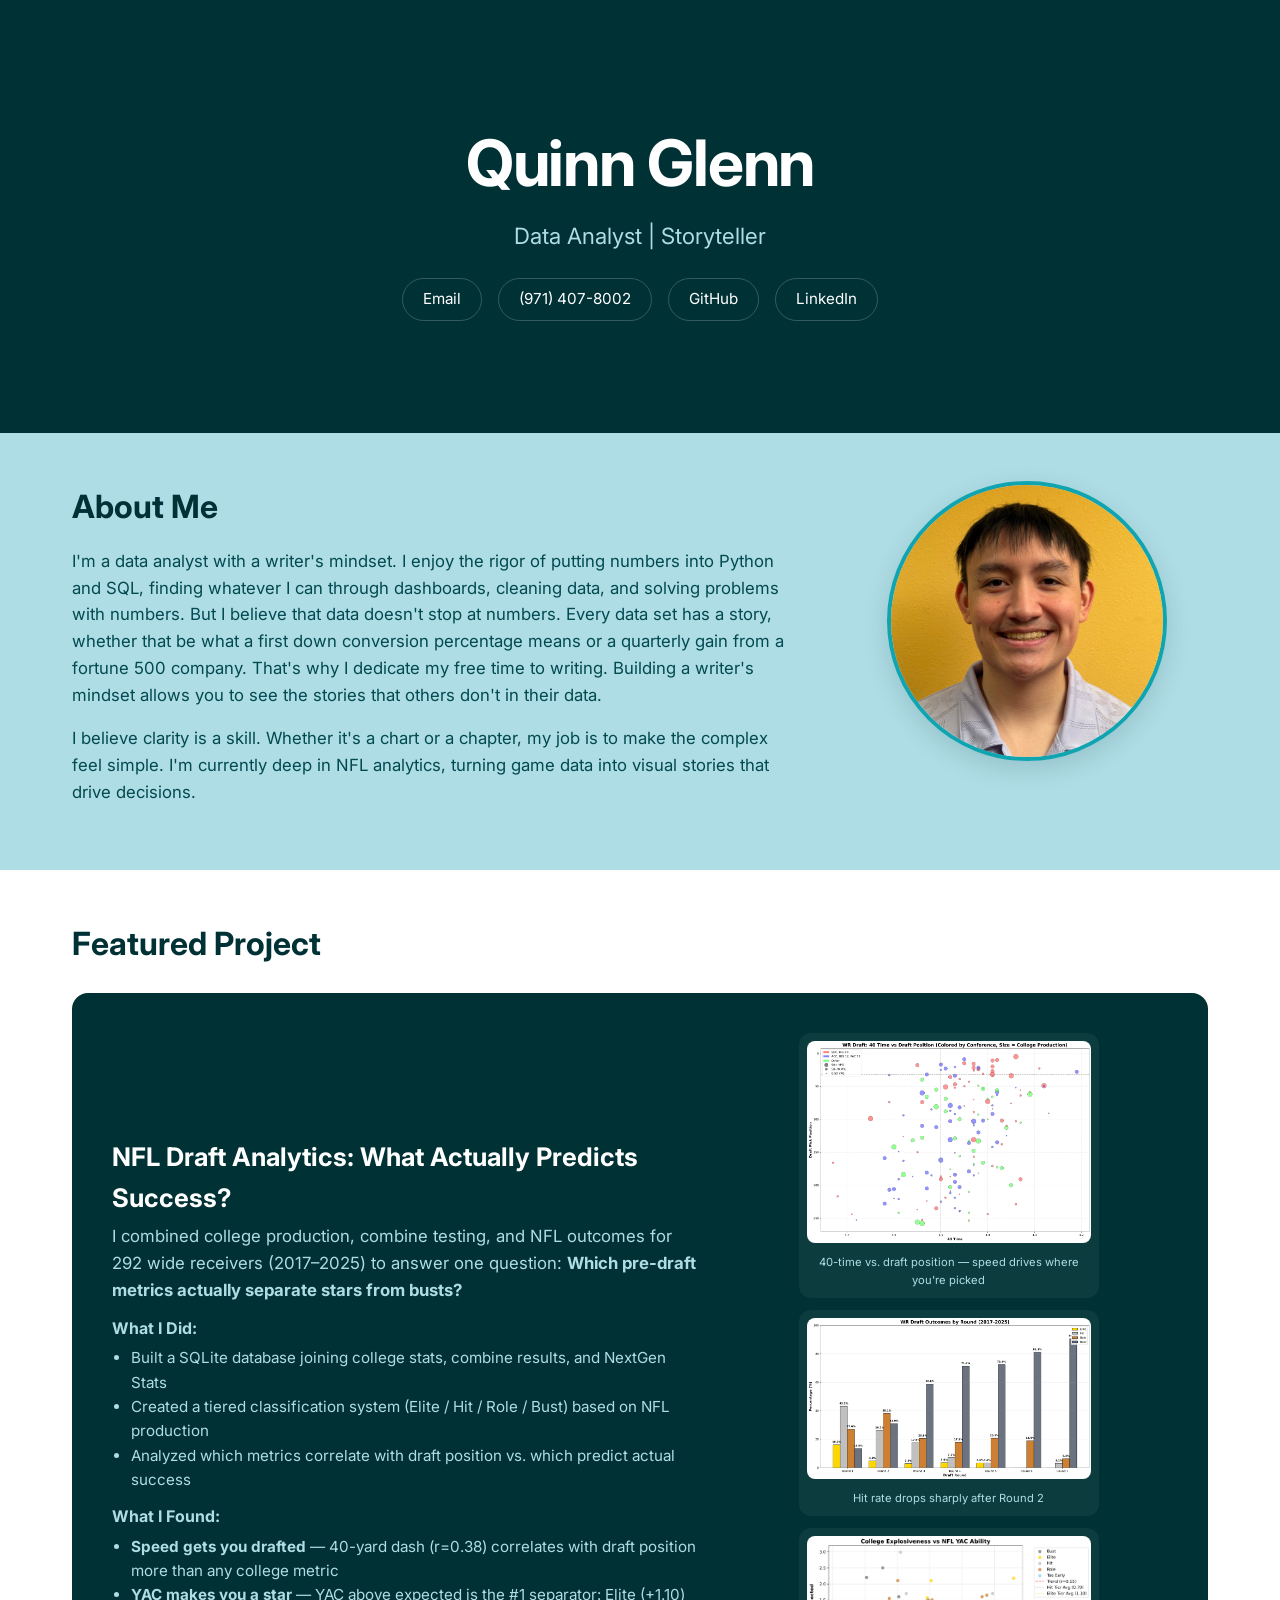
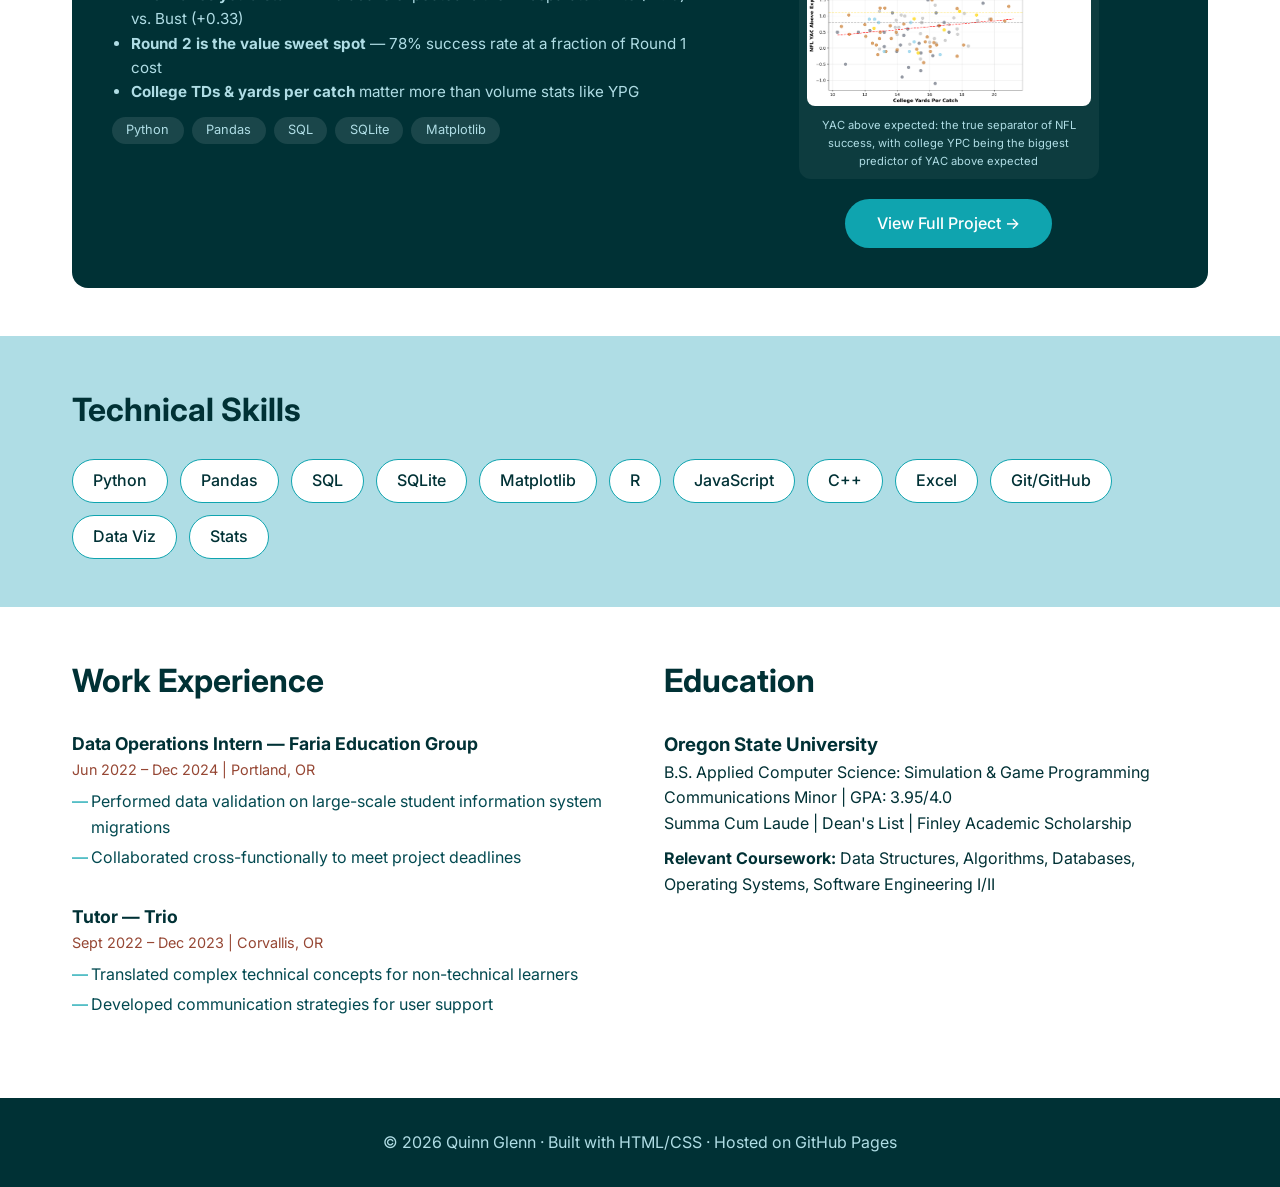
==== commit a8b1f33c: "Got rid of star" ====
--- a/docs/index.html
+++ b/docs/index.html
@@ -42,7 +42,7 @@
     <!-- ===== FEATURED PROJECT ===== -->
     <section class="featured">
         <div class="content">
-            <h2>⭐ Featured Project</h2>
+            <h2>Featured Project</h2>
             <div class="featured-card">
                 <div style="flex: 2;">
                     <h3>NFL Draft Analytics: What Actually Predicts Success?</h3>
--- a/docs/style.css
+++ b/docs/style.css
@@ -453,4 +453,22 @@
         width: 100%;
         text-align: center;
     }
+}
+
+/* ===== Visual Effect ===== */
+.visual-item {
+    transition: transform 0.2s ease, box-shadow 0.2s ease;
+}
+
+.visual-item:hover {
+    transform: translateY(-4px);
+    box-shadow: 0 8px 24px rgba(0,49,53,0.12);
+}
+
+.visual-item a {
+    transition: opacity 0.2s ease;
+}
+
+.visual-item a:hover {
+    opacity: 0.9;
 }
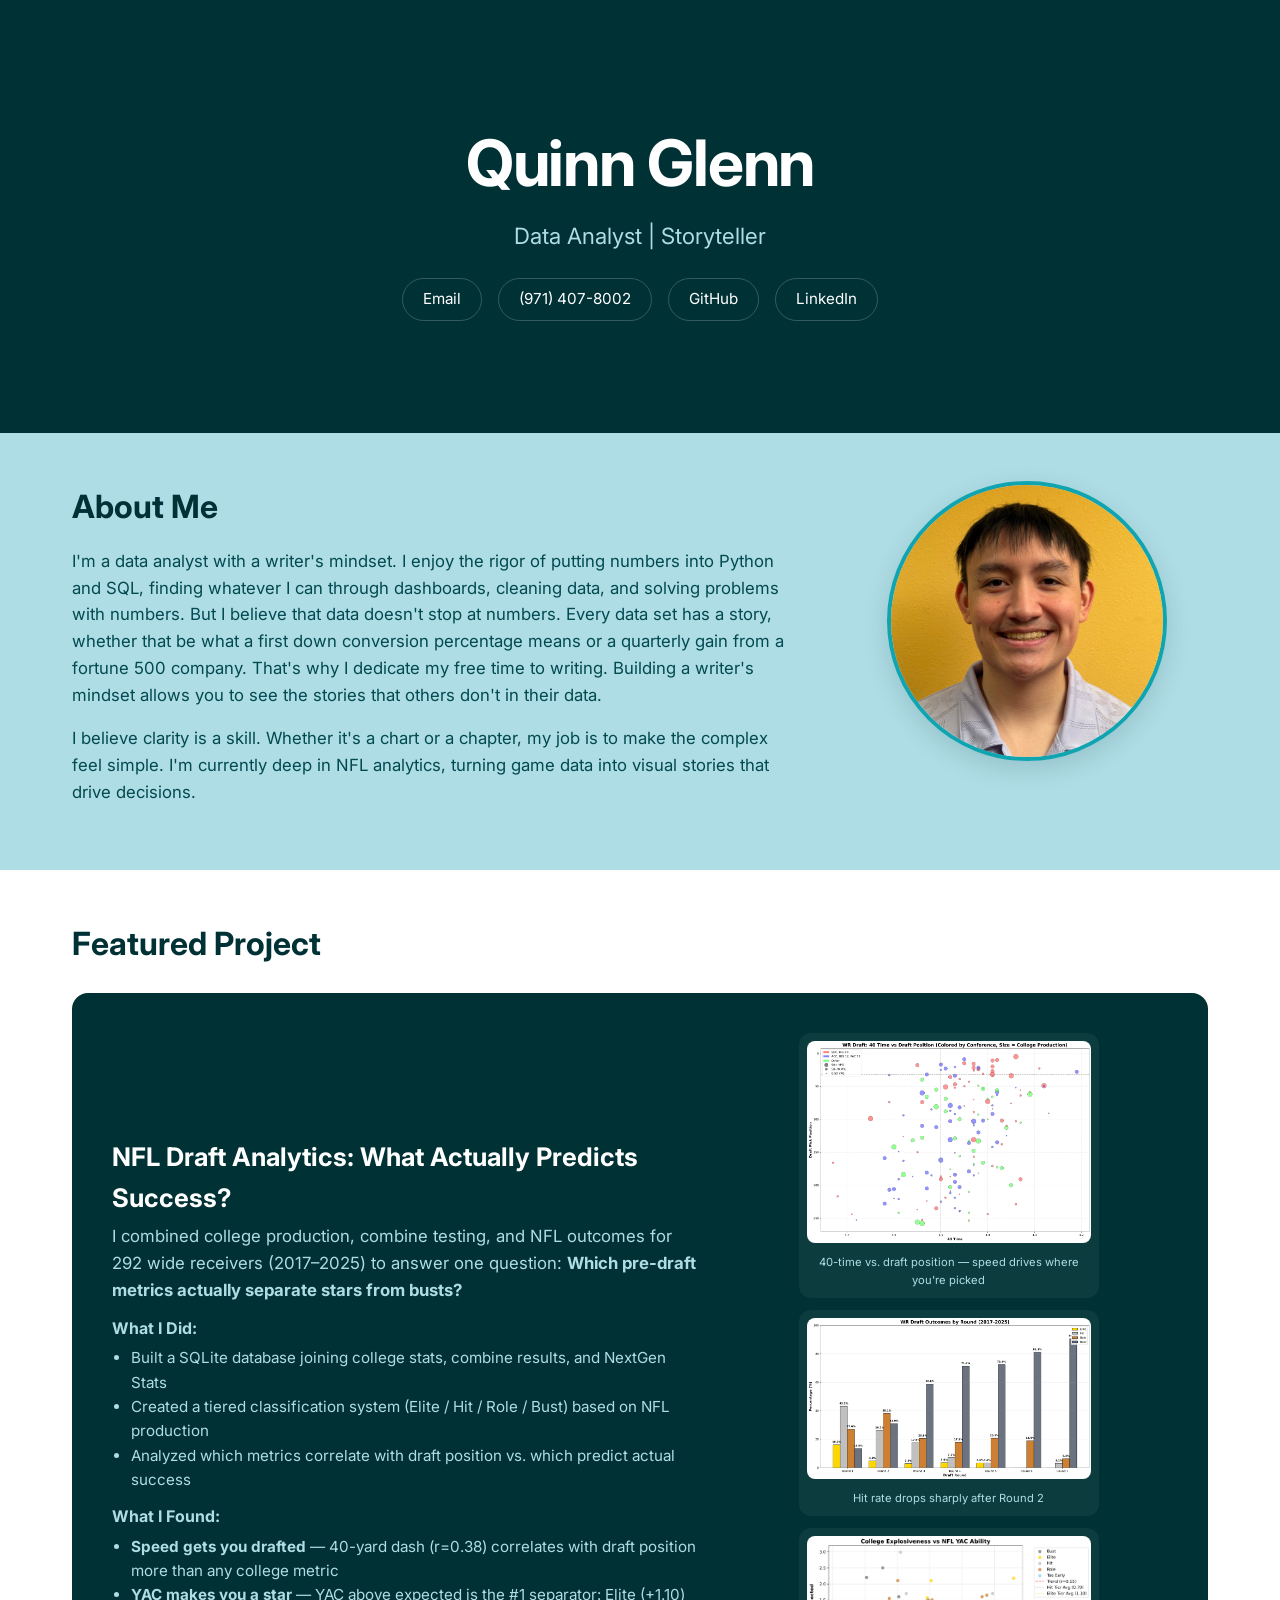
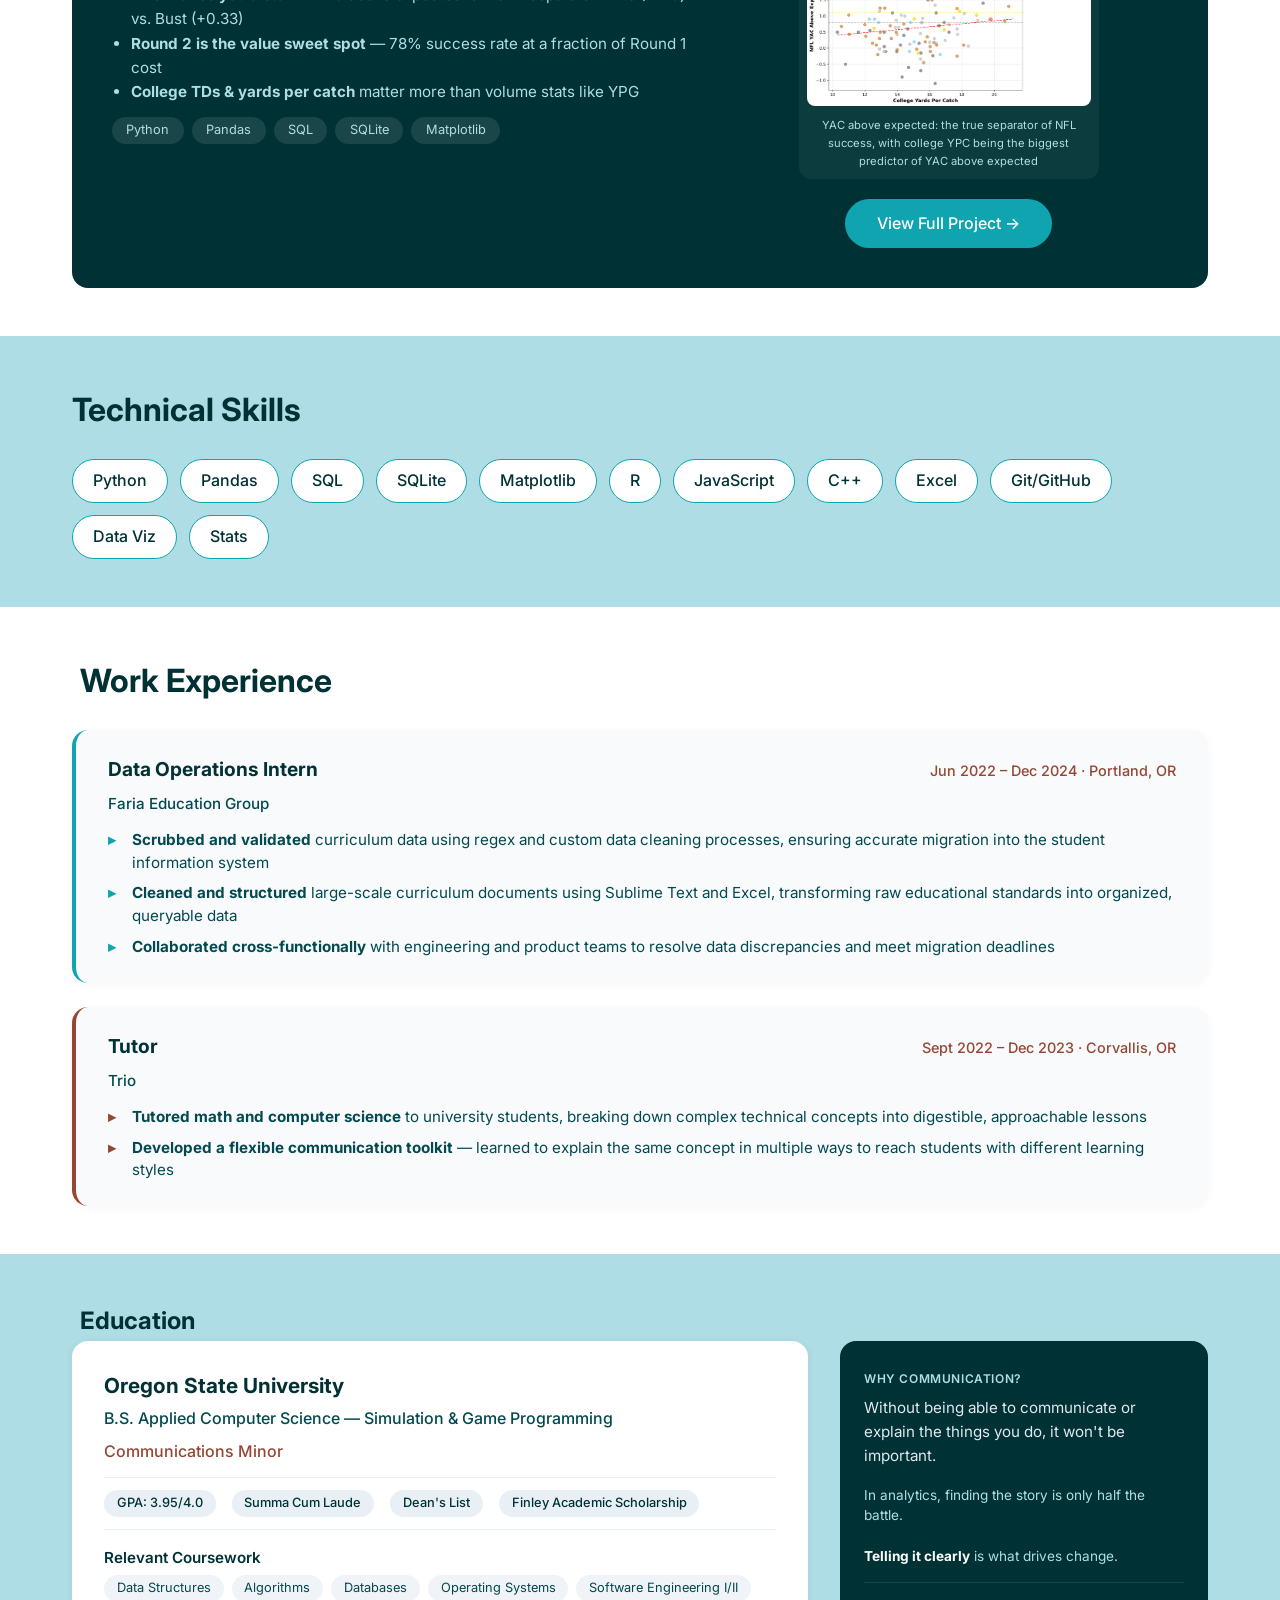
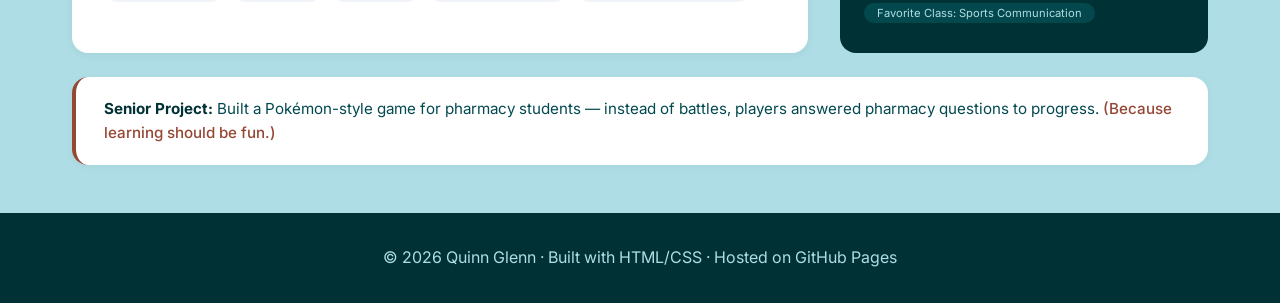
==== commit 69c6e953: "Improved portfolio look: Education and Work Experience" ====
--- a/docs/index.html
+++ b/docs/index.html
@@ -131,36 +131,118 @@
         </div>
     </section>
 
-    <!-- ===== EXPERIENCE ===== -->
-    <section class="experience">
-        <div class="content two-col">
-            <div>
-                <h2>Work Experience</h2>
-                <div class="exp-item">
-                    <h3>Data Operations Intern — Faria Education Group</h3>
-                    <p class="meta">Jun 2022 – Dec 2024 | Portland, OR</p>
-                    <ul>
-                        <li>Performed data validation on large-scale student information system migrations</li>
-                        <li>Collaborated cross-functionally to meet project deadlines</li>
-                    </ul>
-                </div>
-                <div class="exp-item">
-                    <h3>Tutor — Trio</h3>
-                    <p class="meta">Sept 2022 – Dec 2023 | Corvallis, OR</p>
-                    <ul>
-                        <li>Translated complex technical concepts for non-technical learners</li>
-                        <li>Developed communication strategies for user support</li>
-                    </ul>
-                </div>
-            </div>
-            <div>
-                <h2>Education</h2>
-                <h3>Oregon State University</h3>
-                <p>B.S. Applied Computer Science: Simulation &amp; Game Programming</p>
-                <p>Communications Minor | GPA: 3.95/4.0</p>
-                <p class="meta">Summa Cum Laude | Dean's List | Finley Academic Scholarship</p>
-                <p style="margin-top: 10px;"><strong>Relevant Coursework:</strong> Data Structures, Algorithms, Databases, Operating Systems, Software Engineering I/II</p>
-            </div>
+    <!-- ===== WORK EXPERIENCE ===== -->
+    <section class="experience" style="background: white;">
+        <div class="content">
+            <h2 style="display: flex; align-items: center; gap: 0.5rem;">
+                <span style="font-size: 1.8rem;"></span> Work Experience
+            </h2>
+            
+            <!-- Faria Education Group -->
+            <div style="background: #f8fafc; border-radius: 16px; padding: 1.5rem 2rem; margin-bottom: 1.5rem; border-left: 4px solid #0FA4AF; box-shadow: 0 2px 8px rgba(0,49,53,0.04);">
+                <div style="display: flex; flex-wrap: wrap; justify-content: space-between; align-items: baseline; margin-bottom: 0.5rem;">
+                    <h3 style="color: #003135; font-size: 1.2rem; margin: 0;">Data Operations Intern</h3>
+                    <span style="color: #964734; font-weight: 500; font-size: 0.9rem;">Jun 2022 – Dec 2024 · Portland, OR</span>
+                </div>
+                <p style="color: #024950; font-weight: 500; margin-bottom: 0.75rem; font-size: 0.95rem;">Faria Education Group</p>
+                <ul style="padding-left: 0; list-style: none; color: #024950;">
+                    <li style="margin-bottom: 0.5rem; padding-left: 1.5rem; position: relative; font-size: 0.95rem; line-height: 1.5;">
+                        <span style="position: absolute; left: 0; color: #0FA4AF; font-weight: 700;">▸</span>
+                        <strong>Scrubbed and validated</strong> curriculum data using regex and custom data cleaning processes, ensuring accurate migration into the student information system
+                    </li>
+                    <li style="margin-bottom: 0.5rem; padding-left: 1.5rem; position: relative; font-size: 0.95rem; line-height: 1.5;">
+                        <span style="position: absolute; left: 0; color: #0FA4AF; font-weight: 700;">▸</span>
+                        <strong>Cleaned and structured</strong> large-scale curriculum documents using Sublime Text and Excel, transforming raw educational standards into organized, queryable data
+                    </li>
+                    <li style="padding-left: 1.5rem; position: relative; font-size: 0.95rem; line-height: 1.5;">
+                        <span style="position: absolute; left: 0; color: #0FA4AF; font-weight: 700;">▸</span>
+                        <strong>Collaborated cross-functionally</strong> with engineering and product teams to resolve data discrepancies and meet migration deadlines
+                    </li>
+                </ul>
+            </div>
+            
+            <!-- Trio -->
+            <div style="background: #f8fafc; border-radius: 16px; padding: 1.5rem 2rem; border-left: 4px solid #964734; box-shadow: 0 2px 8px rgba(0,49,53,0.04);">
+                <div style="display: flex; flex-wrap: wrap; justify-content: space-between; align-items: baseline; margin-bottom: 0.5rem;">
+                    <h3 style="color: #003135; font-size: 1.2rem; margin: 0;">Tutor</h3>
+                    <span style="color: #964734; font-weight: 500; font-size: 0.9rem;">Sept 2022 – Dec 2023 · Corvallis, OR</span>
+                </div>
+                <p style="color: #024950; font-weight: 500; margin-bottom: 0.75rem; font-size: 0.95rem;">Trio</p>
+                <ul style="padding-left: 0; list-style: none; color: #024950;">
+                    <li style="margin-bottom: 0.5rem; padding-left: 1.5rem; position: relative; font-size: 0.95rem; line-height: 1.5;">
+                        <span style="position: absolute; left: 0; color: #964734; font-weight: 700;">▸</span>
+                        <strong>Tutored math and computer science</strong> to university students, breaking down complex technical concepts into digestible, approachable lessons
+                    </li>
+                    <li style="padding-left: 1.5rem; position: relative; font-size: 0.95rem; line-height: 1.5;">
+                        <span style="position: absolute; left: 0; color: #964734; font-weight: 700;">▸</span>
+                        <strong>Developed a flexible communication toolkit</strong> — learned to explain the same concept in multiple ways to reach students with different learning styles
+                    </li>
+                </ul>
+            </div>
+            
+        </div>
+    </section>
+
+    <!-- ===== EDUCATION ===== -->
+    <section class="education" style="background: #AFDDE5;">
+        <div class="content">
+            <h2 style="display: flex; align-items: center; gap: 0.5rem;">
+                <span style="font-size: 1.8rem;"></span> Education
+            </h2>
+            
+            <div style="display: grid; grid-template-columns: 2fr 1fr; gap: 2rem;">
+                
+                <!-- Main Education Card -->
+                <div style="background: white; border-radius: 16px; padding: 1.75rem 2rem; box-shadow: 0 2px 8px rgba(0,49,53,0.06);">
+                    <h3 style="color: #003135; font-size: 1.3rem; margin-bottom: 0.25rem;">Oregon State University</h3>
+                    <p style="color: #024950; font-weight: 500; margin-bottom: 0.5rem;">B.S. Applied Computer Science — Simulation &amp; Game Programming</p>
+                    <p style="color: #964734; font-weight: 500; margin-bottom: 0.75rem;">Communications Minor</p>
+                    
+                    <div style="display: flex; flex-wrap: wrap; gap: 1rem; margin-bottom: 1rem; padding: 0.75rem 0; border-top: 1px solid #e8f0f5; border-bottom: 1px solid #e8f0f5;">
+                        <span style="background: #e8f0f5; padding: 0.2rem 0.8rem; border-radius: 20px; font-size: 0.8rem; color: #003135; font-weight: 500;">GPA: 3.95/4.0</span>
+                        <span style="background: #e8f0f5; padding: 0.2rem 0.8rem; border-radius: 20px; font-size: 0.8rem; color: #003135; font-weight: 500;">Summa Cum Laude</span>
+                        <span style="background: #e8f0f5; padding: 0.2rem 0.8rem; border-radius: 20px; font-size: 0.8rem; color: #003135; font-weight: 500;">Dean's List</span>
+                        <span style="background: #e8f0f5; padding: 0.2rem 0.8rem; border-radius: 20px; font-size: 0.8rem; color: #003135; font-weight: 500;">Finley Academic Scholarship</span>
+                    </div>
+                    
+                    <p style="color: #003135; font-weight: 600; margin-bottom: 0.3rem; font-size: 0.95rem;">Relevant Coursework</p>
+                    <div style="display: flex; flex-wrap: wrap; gap: 0.5rem;">
+                        <span style="background: #f0f4f8; padding: 0.2rem 0.8rem; border-radius: 16px; font-size: 0.8rem; color: #024950;">Data Structures</span>
+                        <span style="background: #f0f4f8; padding: 0.2rem 0.8rem; border-radius: 16px; font-size: 0.8rem; color: #024950;">Algorithms</span>
+                        <span style="background: #f0f4f8; padding: 0.2rem 0.8rem; border-radius: 16px; font-size: 0.8rem; color: #024950;">Databases</span>
+                        <span style="background: #f0f4f8; padding: 0.2rem 0.8rem; border-radius: 16px; font-size: 0.8rem; color: #024950;">Operating Systems</span>
+                        <span style="background: #f0f4f8; padding: 0.2rem 0.8rem; border-radius: 16px; font-size: 0.8rem; color: #024950;">Software Engineering I/II</span>
+                    </div>
+                </div>
+                
+                <!-- Highlight Card: Why Communications Minor -->
+                <div style="background: #003135; border-radius: 16px; padding: 1.75rem 1.5rem; color: white; display: flex; flex-direction: column; justify-content: center;">
+                    <p style="color: #AFDDE5; font-size: 0.75rem; text-transform: uppercase; letter-spacing: 0.05em; margin-bottom: 0.5rem; font-weight: 600;">Why Communication?</p>
+                    <p style="color: #e0e8f0; font-size: 0.95rem; line-height: 1.6; margin-bottom: 1rem;">
+                        <span style="color: #0FA4AF; font-weight: 700;"></span>
+                        Without being able to communicate or explain the things you do, it won't be important.
+                        <span style="color: #0FA4AF; font-weight: 700;"></span>
+                    </p>
+                    <p style="color: #AFDDE5; font-size: 0.85rem; line-height: 1.5; margin: 0;">
+                        In analytics, finding the story is only half the battle.<br/><br/>
+                        <strong style="color: white;">Telling it clearly</strong> is what drives change.
+                    </p>
+                    <div style="margin-top: 1rem; padding-top: 1rem; border-top: 1px solid rgba(255,255,255,0.1);">
+                        <span style="background: rgba(15,164,175,0.2); padding: 0.2rem 0.8rem; border-radius: 20px; font-size: 0.7rem; color: #AFDDE5;">Favorite Class: Sports Communication</span>
+                    </div>
+                </div>
+                
+            </div>
+            
+            <!-- Senior Project Highlight -->
+            <div style="margin-top: 1.5rem; background: white; border-radius: 16px; padding: 1.25rem 1.75rem; box-shadow: 0 2px 8px rgba(0,49,53,0.04); border-left: 4px solid #964734;">
+                <p style="margin: 0; color: #024950; font-size: 0.95rem; line-height: 1.6;">
+                    <strong style="color: #003135;">Senior Project:</strong> 
+                    Built a Pokémon-style game for pharmacy students — instead of battles, players answered pharmacy questions to progress. 
+                    <span style="color: #964734; font-weight: 500;">(Because learning should be fun.)</span>
+                </p>
+            </div>
+            
         </div>
     </section>
 
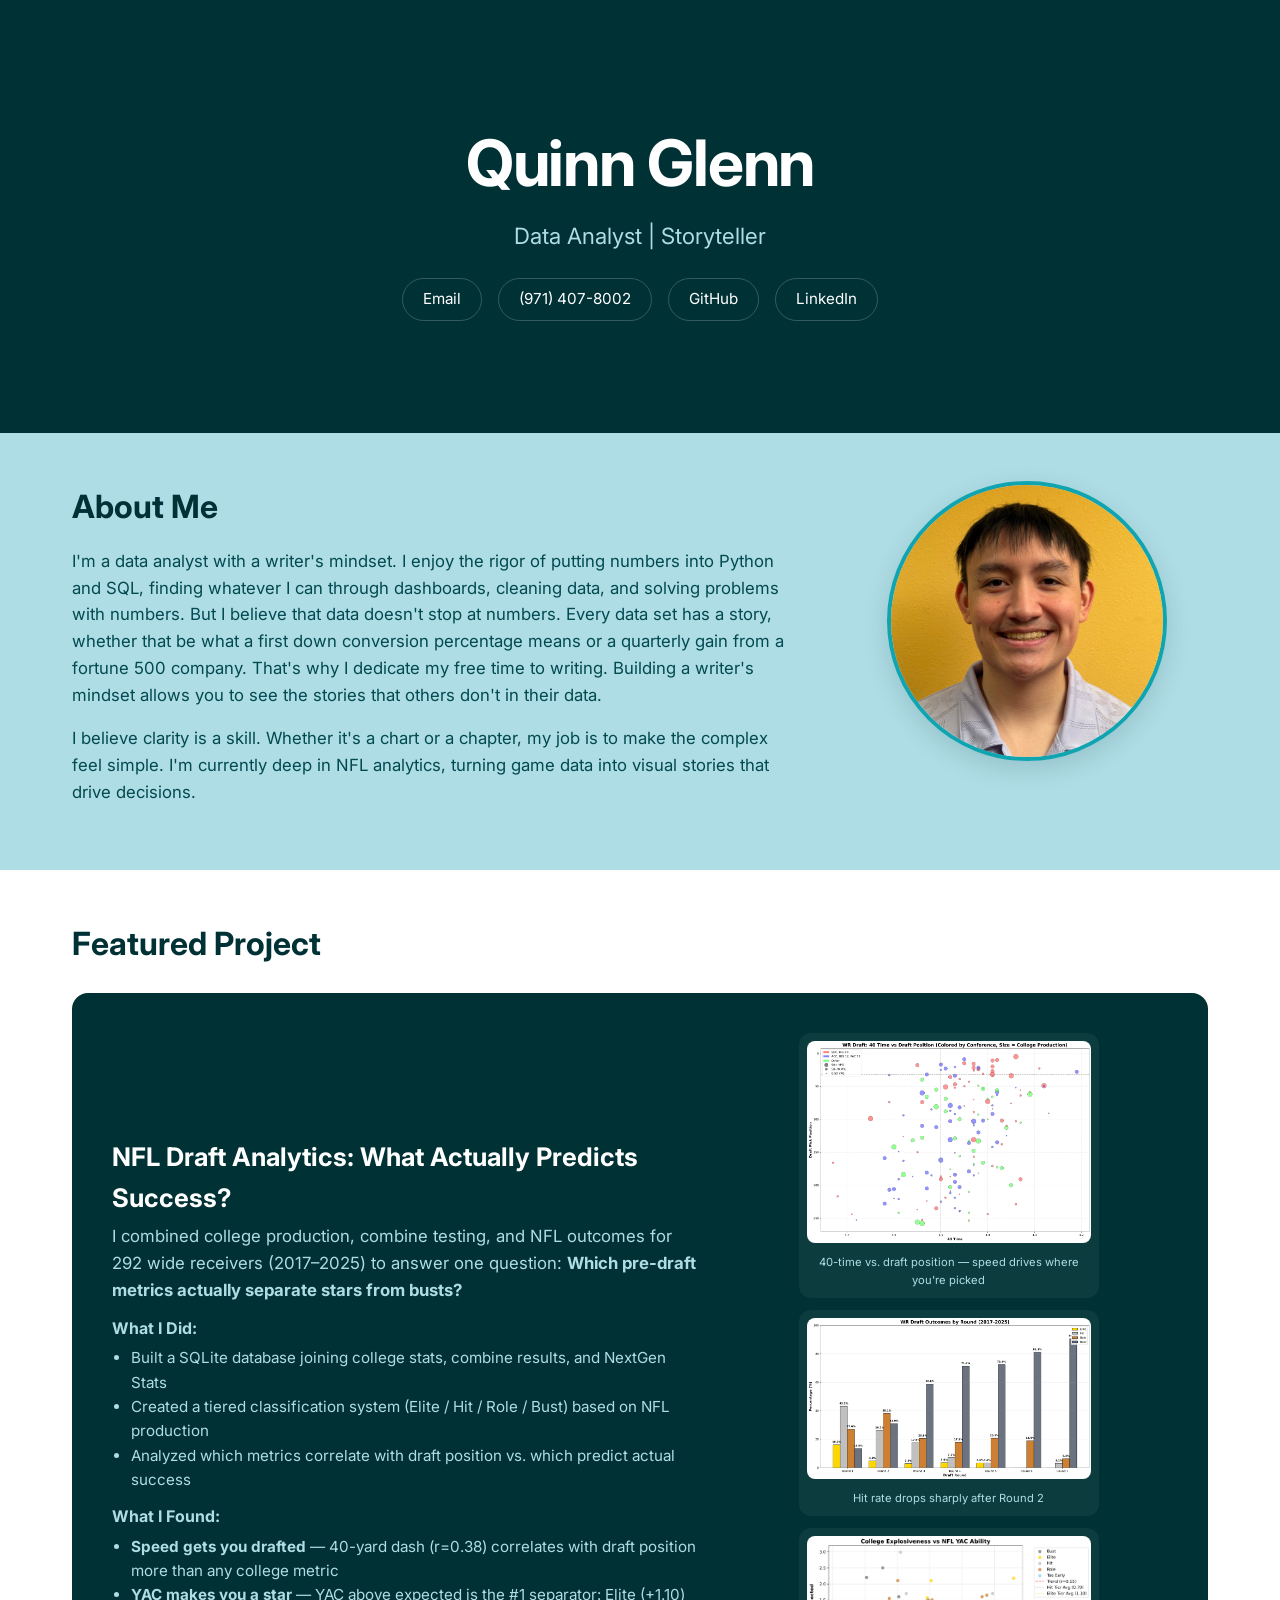
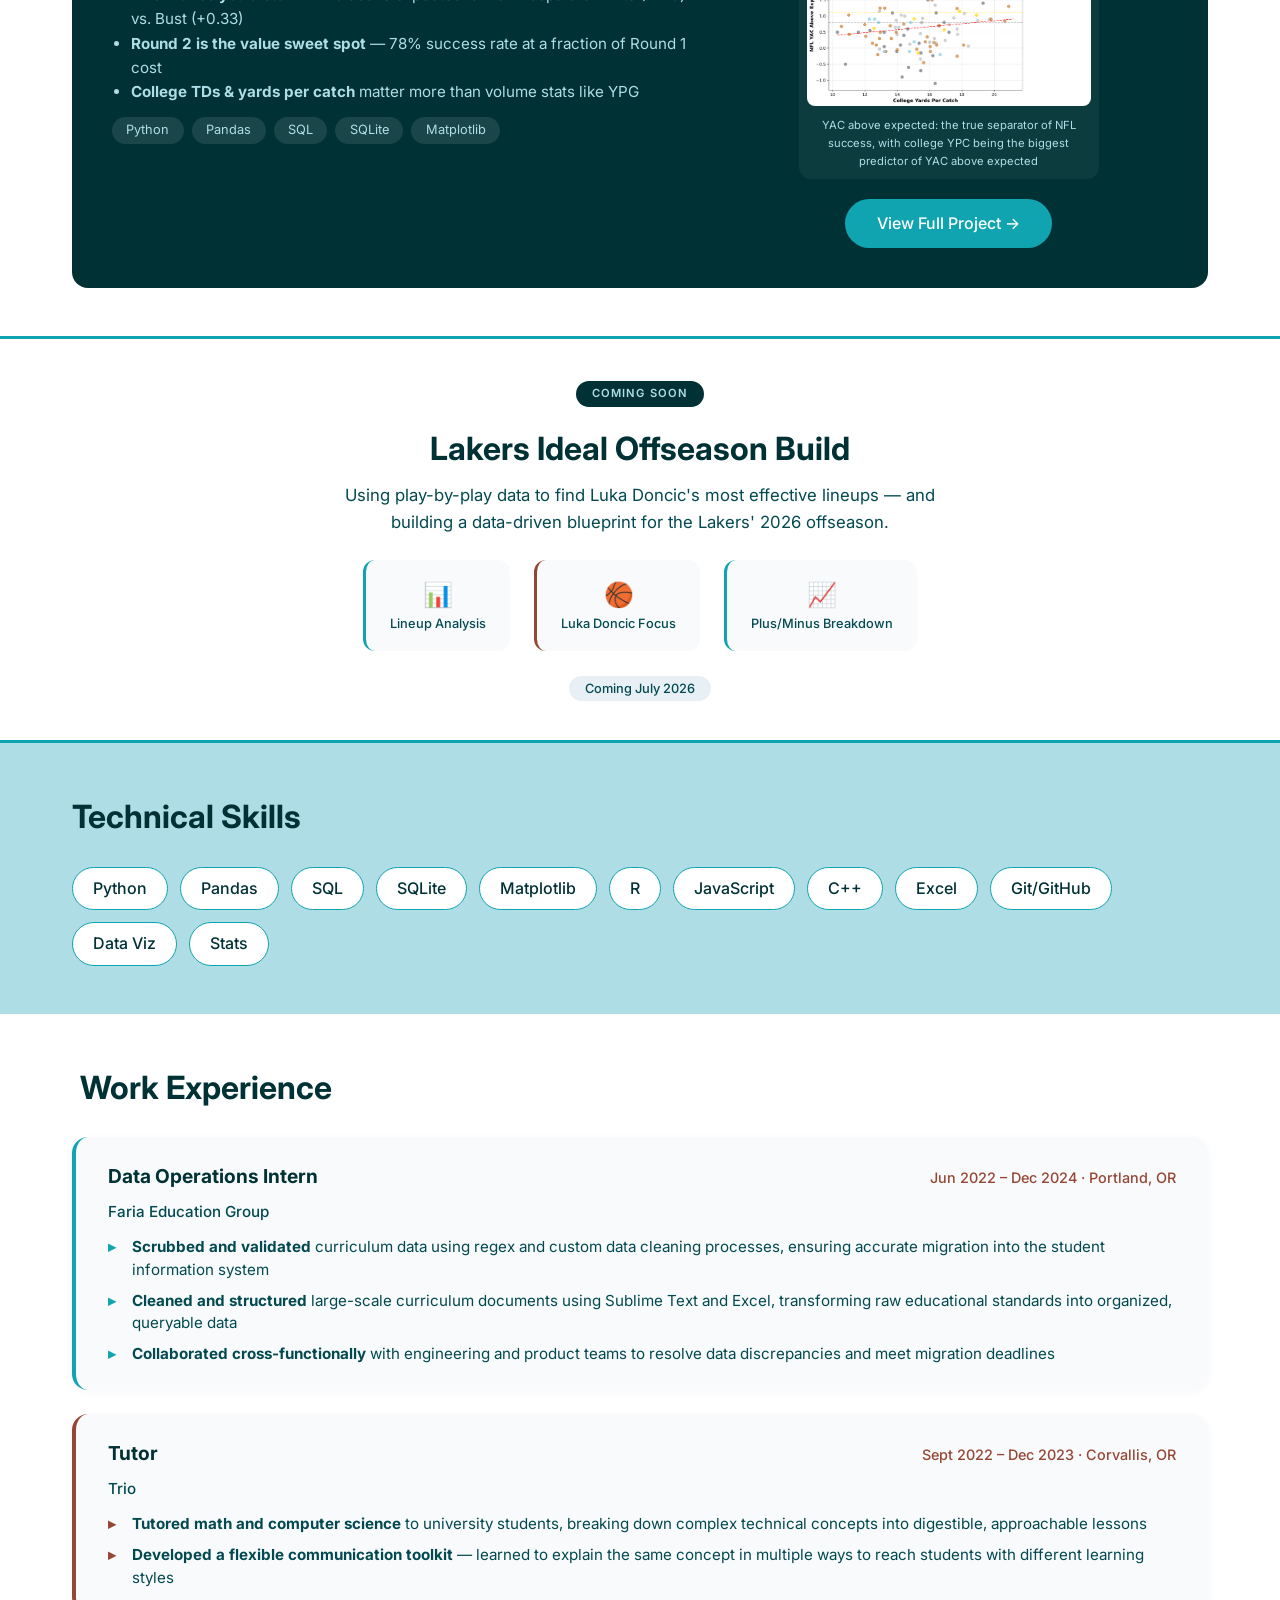
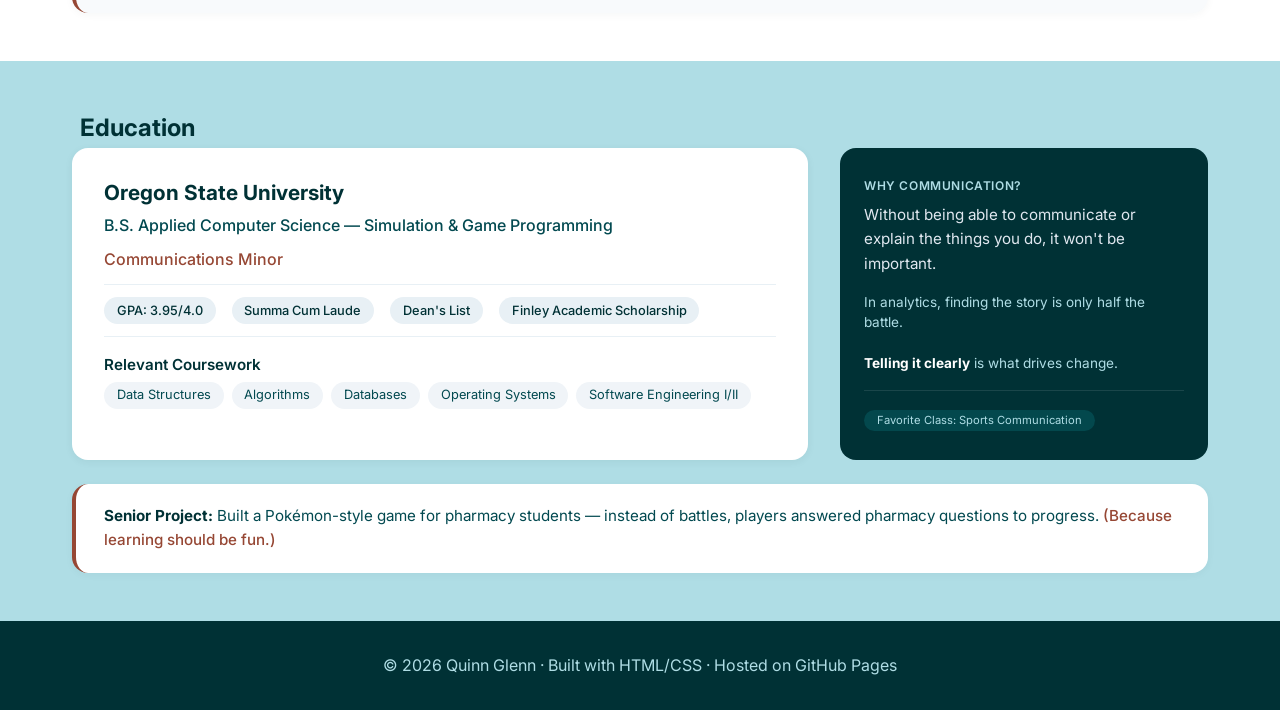
==== commit cafcd35a: "Upcoming Project Card" ====
--- a/docs/index.html
+++ b/docs/index.html
@@ -108,6 +108,42 @@
         </div>
     </section>
 
+
+    <!-- ===== UPCOMING PROJECT ===== -->
+    <section class="upcoming" style="background: white; border-top: 3px solid #0FA4AF; border-bottom: 3px solid #0FA4AF;">
+        <div class="content" style="text-align: center; padding: 2.5rem 2rem;">
+            <div style="display: inline-block; background: #003135; color: #AFDDE5; padding: 0.25rem 1rem; border-radius: 30px; font-size: 0.7rem; text-transform: uppercase; letter-spacing: 0.1em; font-weight: 600; margin-bottom: 1rem;">
+                Coming Soon
+            </div>
+            <h2 style="color: #003135; font-size: 2rem; margin-bottom: 0.5rem;">Lakers Ideal Offseason Build</h2>
+            <p style="color: #024950; font-size: 1.05rem; max-width: 650px; margin: 0 auto 1.5rem auto; line-height: 1.6;">
+                Using play-by-play data to find Luka Doncic's most effective lineups — 
+                and building a data-driven blueprint for the Lakers' 2026 offseason.
+            </p>
+            
+            <!-- Sneak peek / teaser -->
+            <div style="display: flex; flex-wrap: wrap; justify-content: center; gap: 1.5rem; margin-top: 1rem;">
+                <div style="background: #f8fafc; border-radius: 12px; padding: 1rem 1.5rem; min-width: 140px; border-left: 3px solid #0FA4AF;">
+                    <div style="font-size: 1.5rem; font-weight: 700; color: #003135;">📊</div>
+                    <div style="font-size: 0.8rem; color: #024950; font-weight: 500;">Lineup Analysis</div>
+                </div>
+                <div style="background: #f8fafc; border-radius: 12px; padding: 1rem 1.5rem; min-width: 140px; border-left: 3px solid #964734;">
+                    <div style="font-size: 1.5rem; font-weight: 700; color: #003135;">🏀</div>
+                    <div style="font-size: 0.8rem; color: #024950; font-weight: 500;">Luka Doncic Focus</div>
+                </div>
+                <div style="background: #f8fafc; border-radius: 12px; padding: 1rem 1.5rem; min-width: 140px; border-left: 3px solid #0FA4AF;">
+                    <div style="font-size: 1.5rem; font-weight: 700; color: #003135;">📈</div>
+                    <div style="font-size: 0.8rem; color: #024950; font-weight: 500;">Plus/Minus Breakdown</div>
+                </div>
+            </div>
+            
+            <div style="margin-top: 1.5rem;">
+                <span style="background: #e8f0f5; padding: 0.3rem 1rem; border-radius: 30px; font-size: 0.8rem; color: #024950; font-weight: 500;">
+                    Coming July 2026
+                </span>
+            </div>
+        </div>
+    </section>
     
 
     <!-- ===== SKILLS ===== -->
